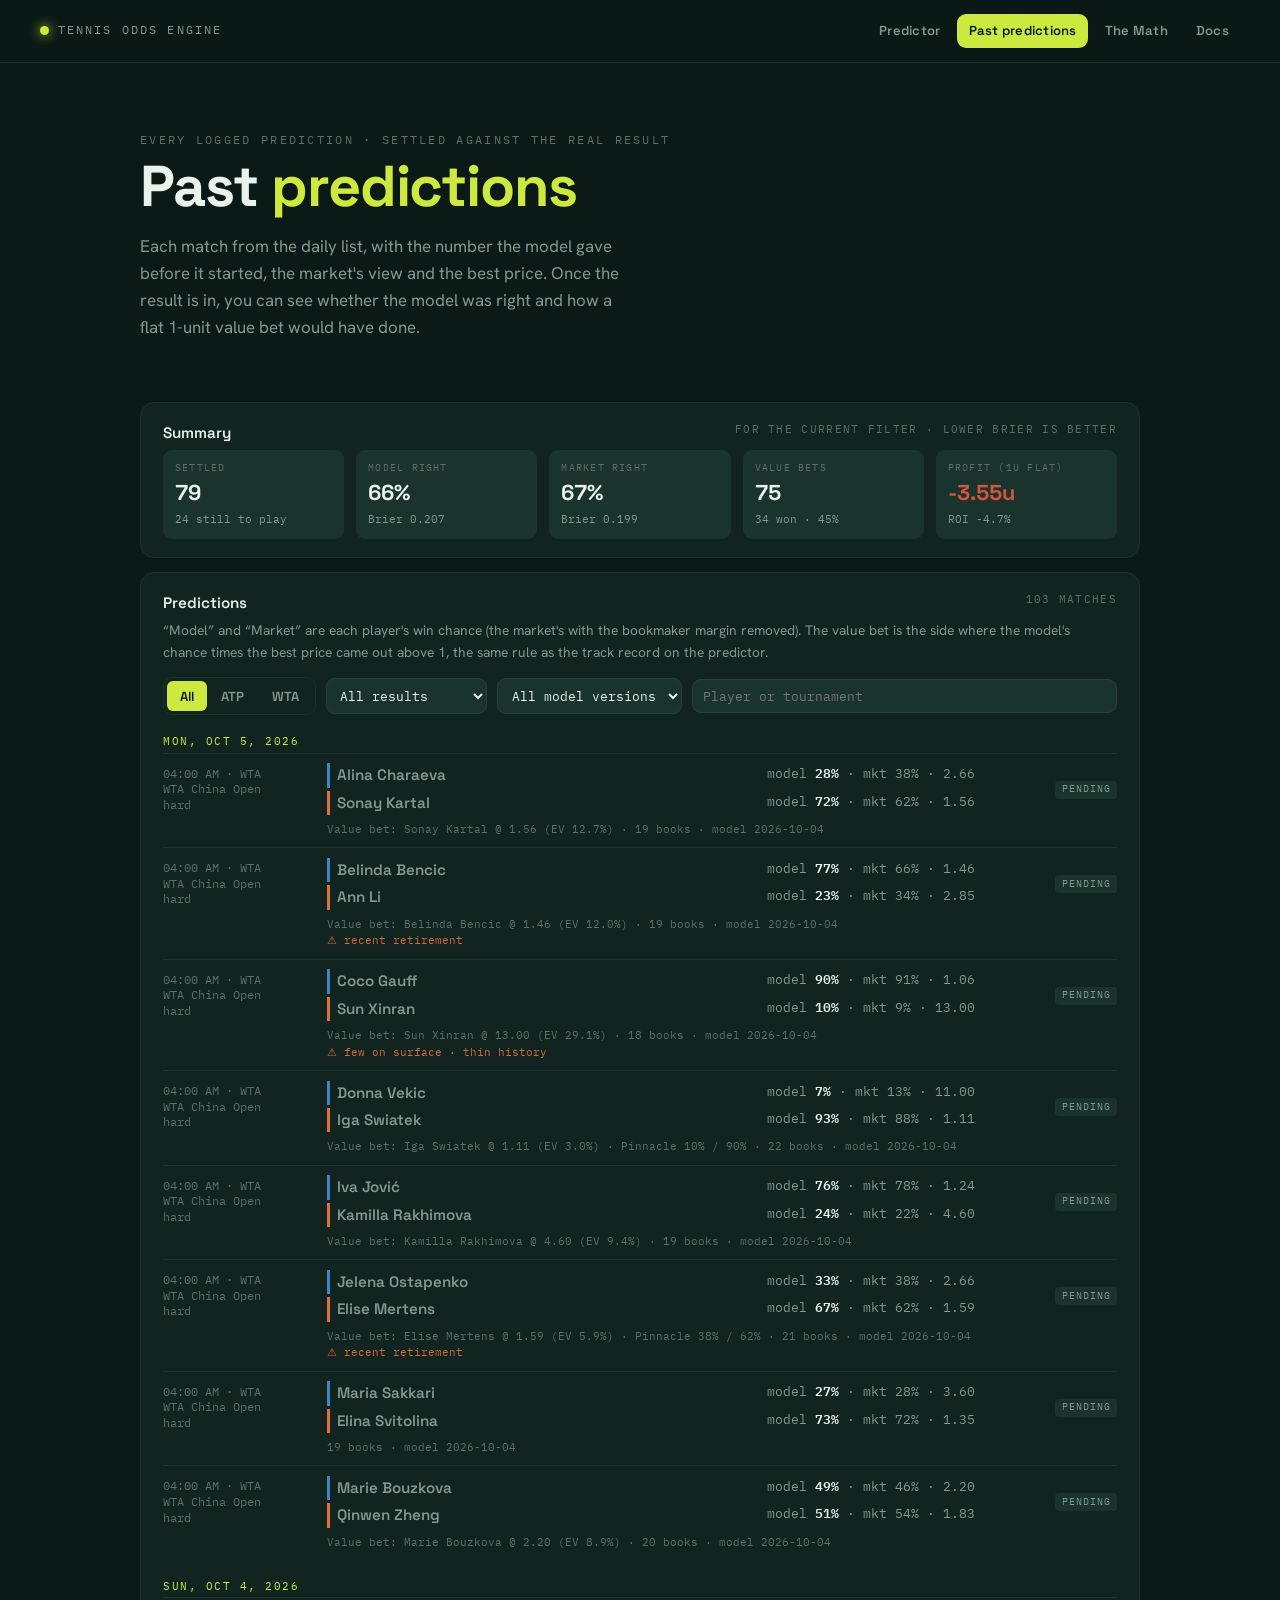
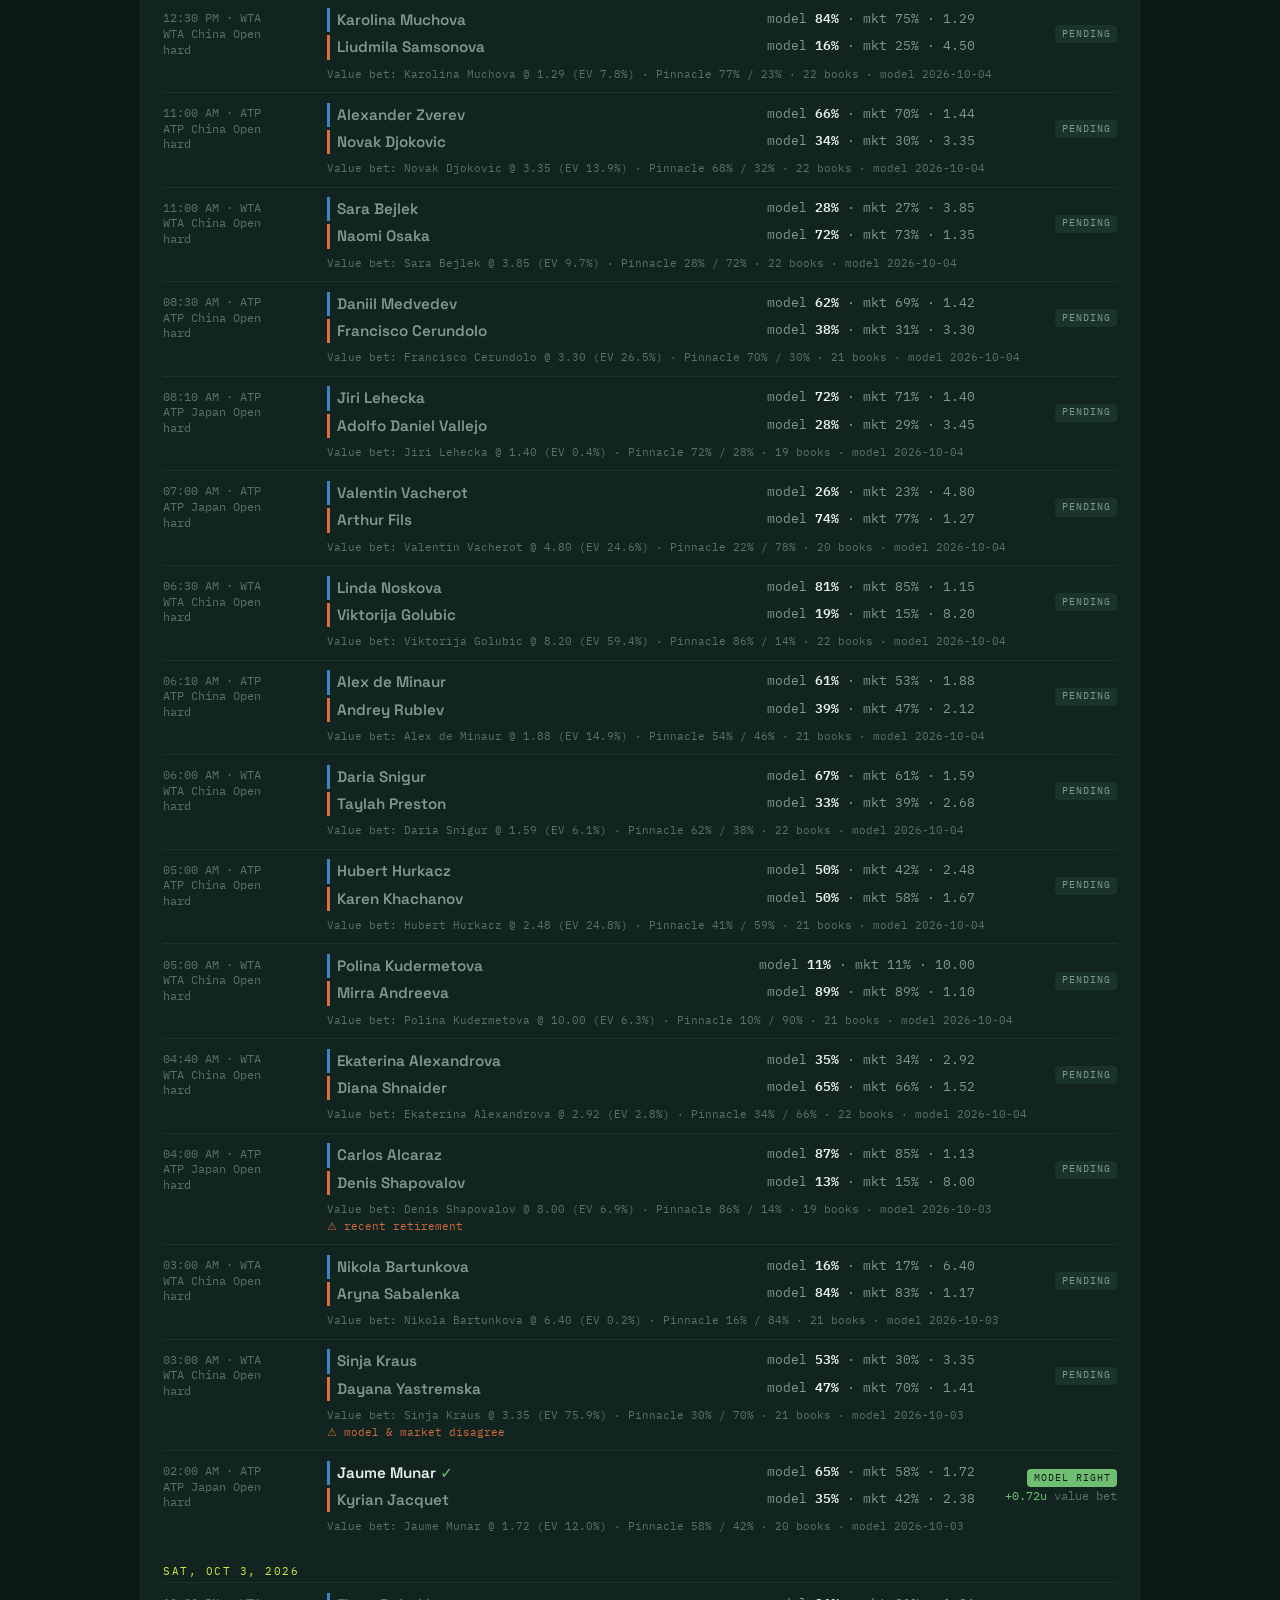
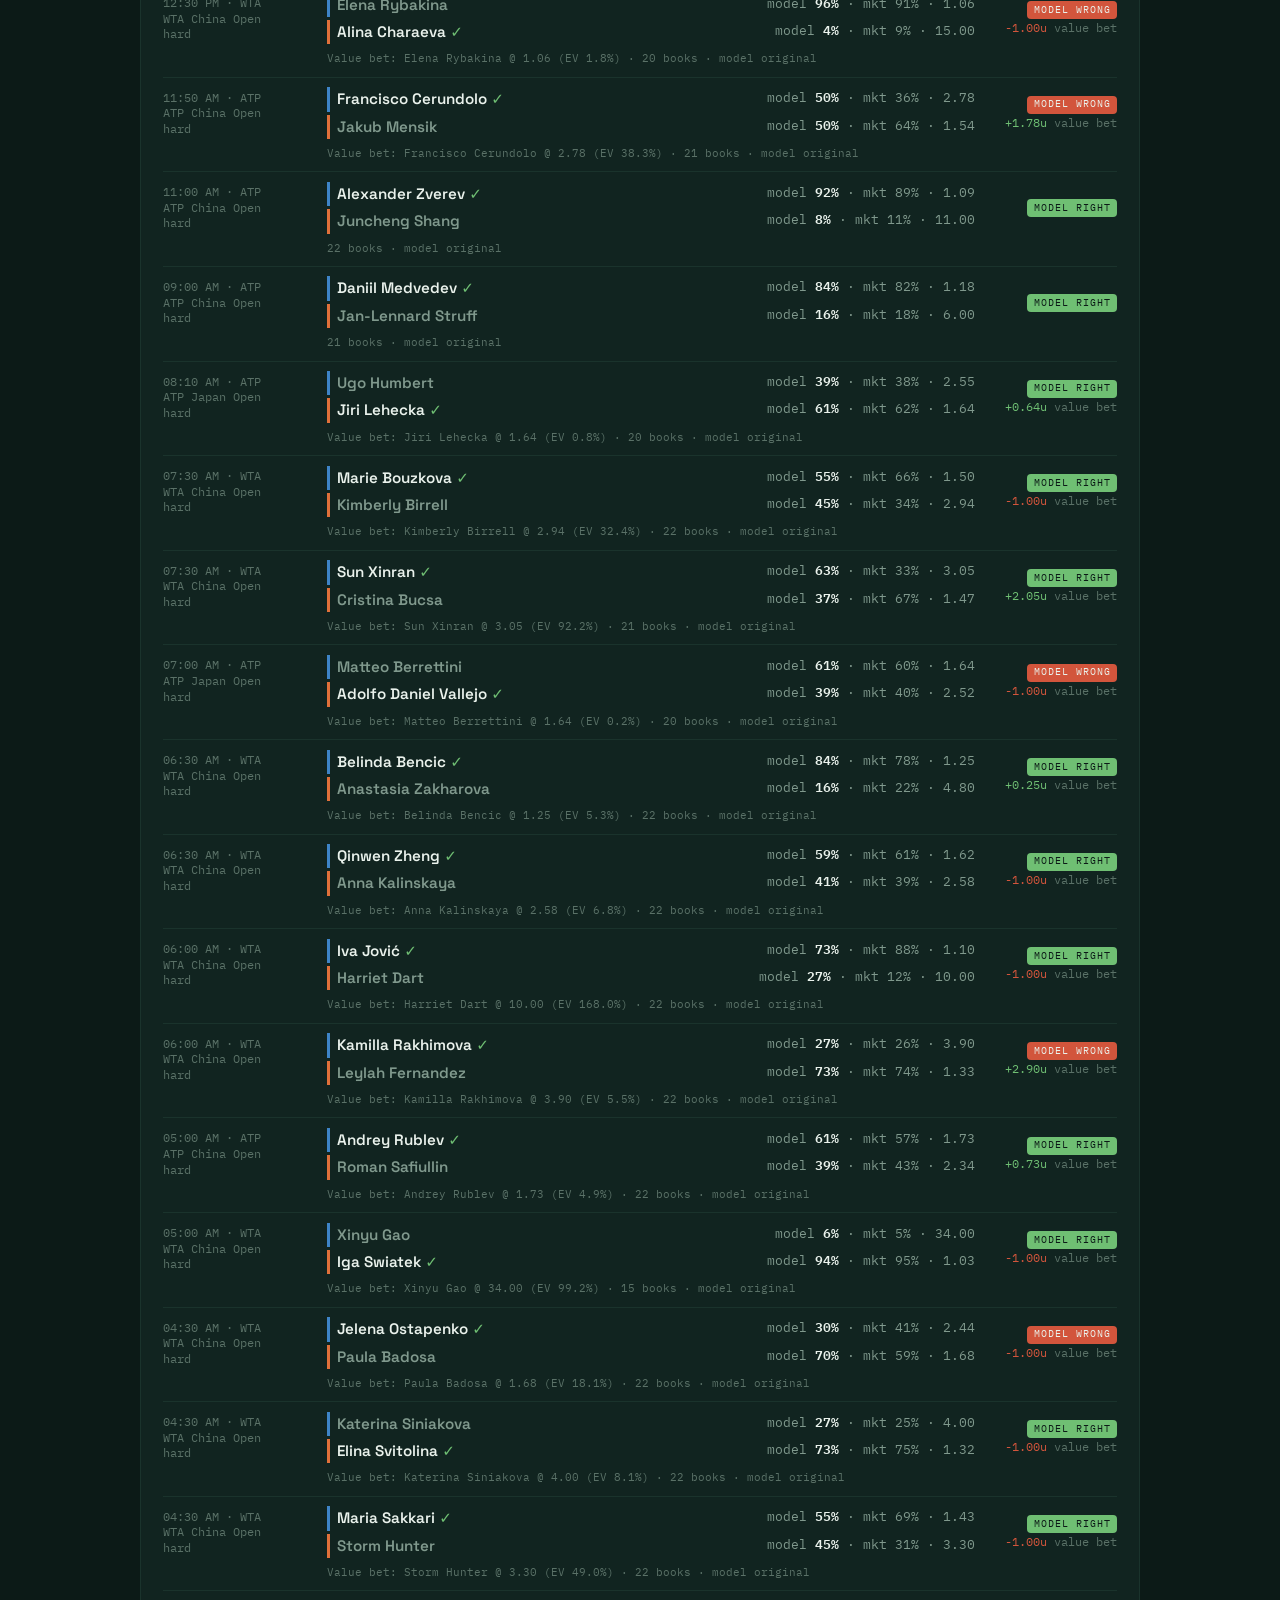
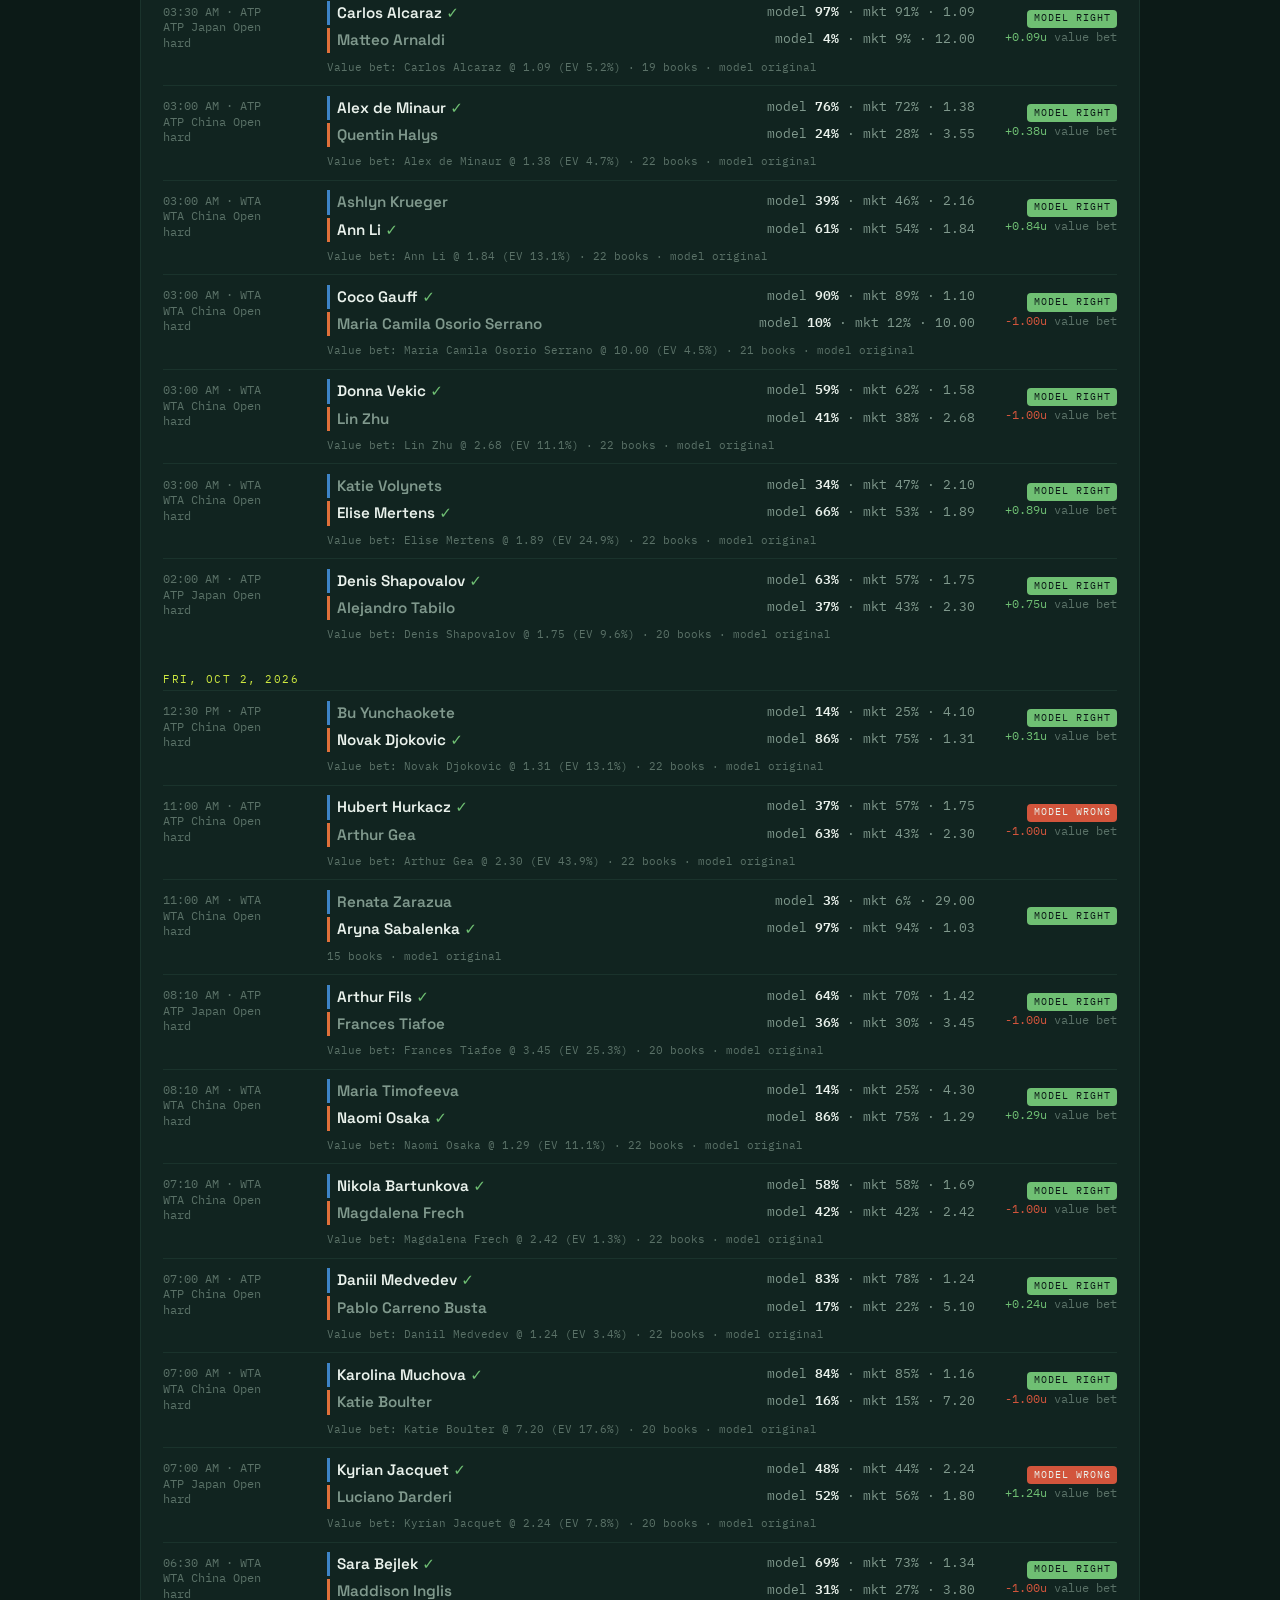
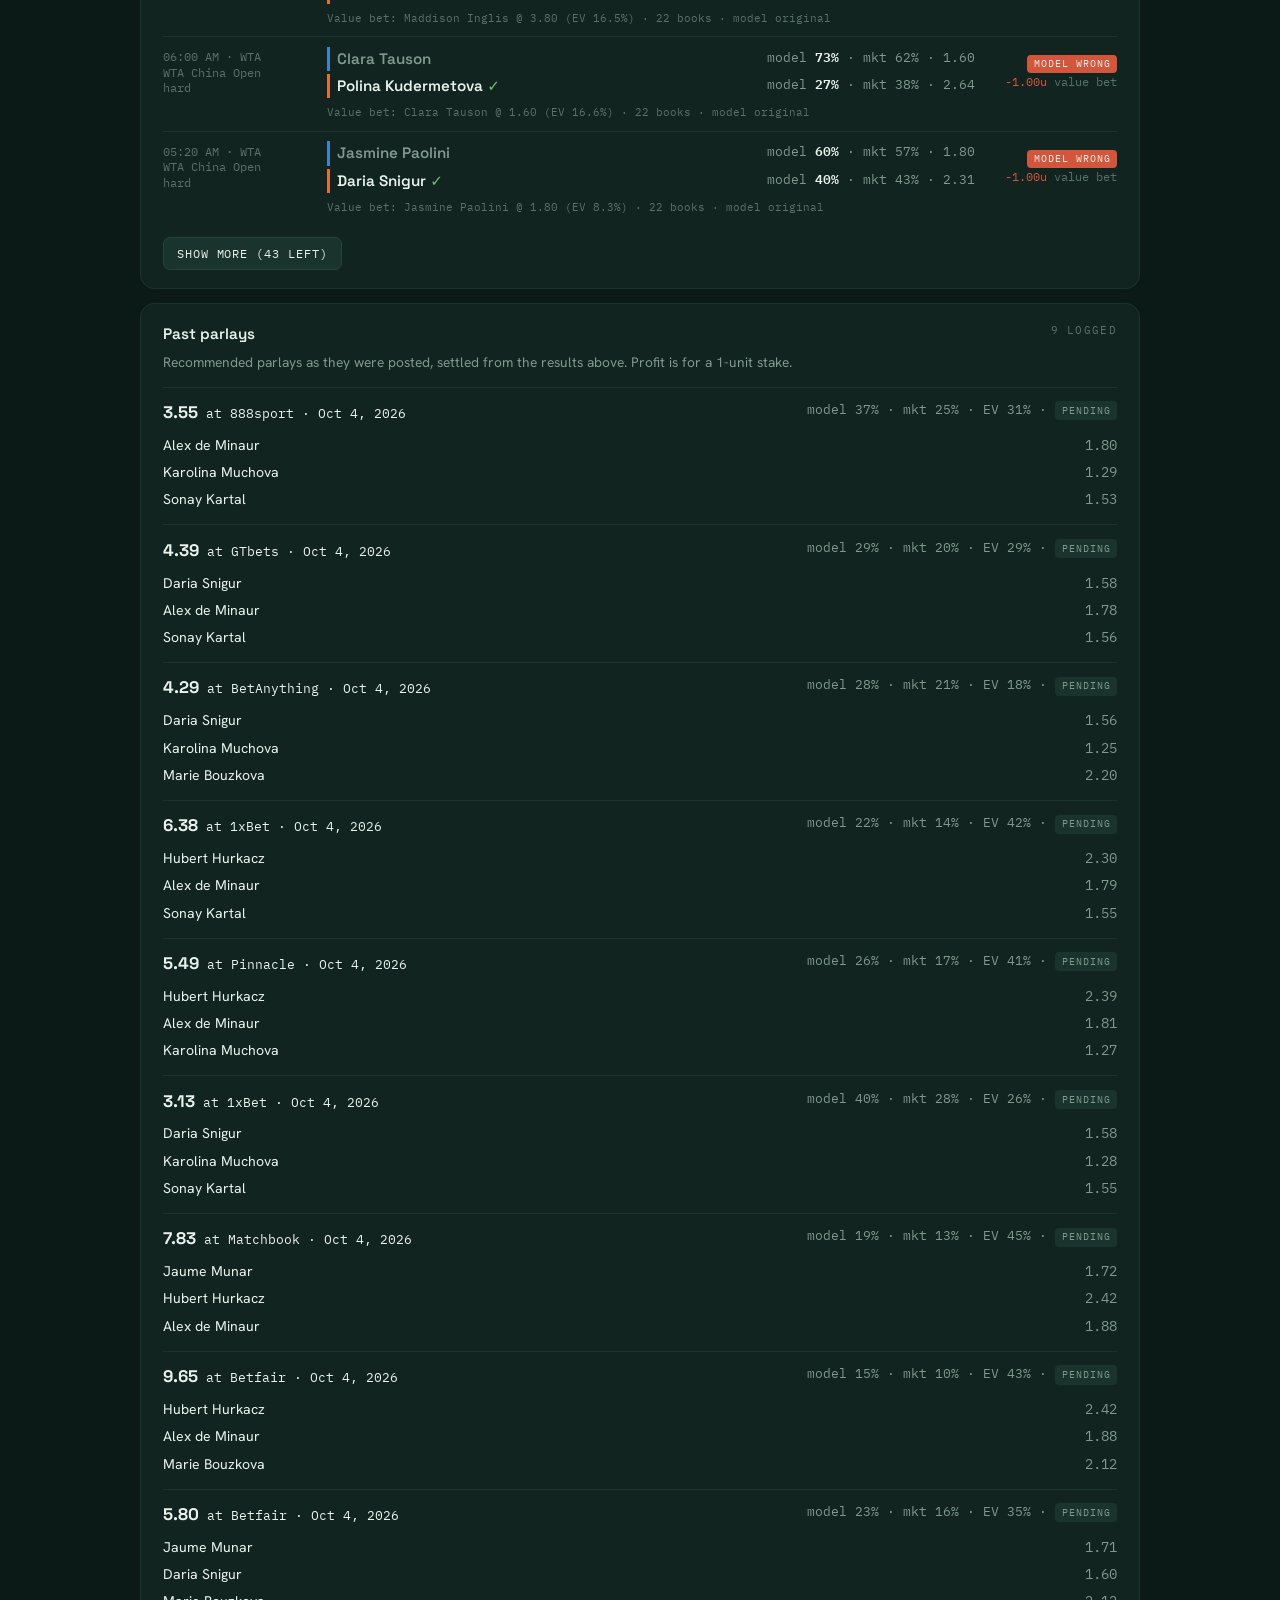
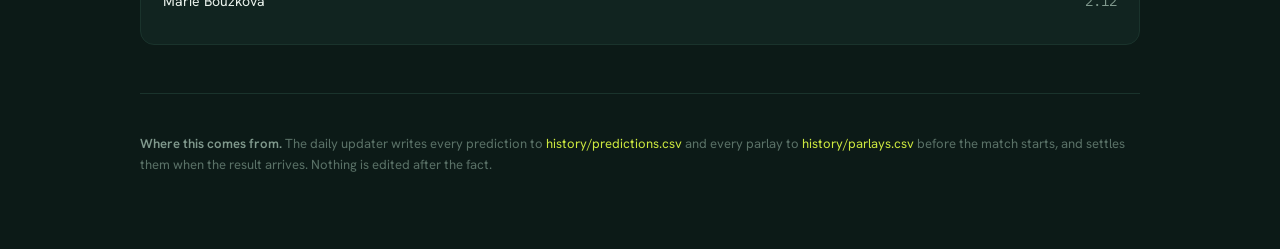
==== history.html @ 5707b3b1 "Add a Past predictions page New history.html reads history/predictions.csv and history/parlays.csv a" ====
<!DOCTYPE html>
<html lang="en">
<head>
<meta charset="UTF-8">
<meta name="viewport" content="width=device-width, initial-scale=1.0">
<title>Tennis Odds Engine — Past predictions</title>
<link rel="preconnect" href="https://fonts.googleapis.com">
<link rel="preconnect" href="https://fonts.gstatic.com" crossorigin>
<link href="https://fonts.googleapis.com/css2?family=Space+Grotesk:wght@500;600;700&family=Hanken+Grotesk:wght@400;500;600;700&family=IBM+Plex+Mono:wght@400;500;600&display=swap" rel="stylesheet">
<link rel="stylesheet" href="styles.css">
<style>
  .box{ margin-top:14px; background:var(--ink-2); border:1px solid var(--ink-3); border-radius:var(--r); padding:18px clamp(14px,2.4vw,22px); }
  .box h3{ font-family:var(--display); font-weight:600; font-size:.95rem; margin:0 0 4px; }
  .box h3 .hint{ font-family:var(--mono); font-weight:400; font-size:.68rem; color:var(--faint); text-transform:uppercase; letter-spacing:.12em; float:right; }
  .box__lede{ color:var(--mute); font-size:.86rem; margin:0 0 14px; }

  .stats{ display:grid; grid-template-columns:repeat(auto-fit,minmax(150px,1fr)); gap:12px; }
  .stat{ background:var(--ink-3); border-radius:var(--r-sm); padding:10px 12px; }
  .stat__k{ font-family:var(--mono); font-size:.64rem; letter-spacing:.12em; text-transform:uppercase; color:var(--faint); }
  .stat__v{ font-family:var(--display); font-weight:700; font-size:1.35rem; font-variant-numeric:tabular-nums; }
  .stat__s{ font-family:var(--mono); font-size:.7rem; color:var(--mute); }

  .filters{ display:flex; flex-wrap:wrap; gap:10px; align-items:center; }
  .filters select, .filters input{ font-family:var(--mono); font-size:.8rem; color:var(--chalk); background:var(--ink-3);
    border:1px solid var(--ink-4); border-radius:var(--r-sm); padding:.45rem .6rem; }
  .filters input{ flex:1 1 160px; min-width:0; }

  .day{ font-family:var(--mono); font-size:.68rem; letter-spacing:.14em; text-transform:uppercase; color:var(--ball); margin:18px 0 2px; }
  .row{ display:grid; grid-template-columns:150px minmax(0,1fr) 128px; gap:6px 14px; align-items:center; padding:.6rem 0; border-top:1px solid var(--ink-3); }
  .row__when{ font-family:var(--mono); font-size:.72rem; color:var(--faint); line-height:1.35; }
  .row__who{ display:flex; flex-direction:column; gap:3px; min-width:0; }
  .p{ display:flex; justify-content:space-between; gap:10px; font-family:var(--mono); font-size:.84rem; font-variant-numeric:tabular-nums; }
  .p .n{ font-family:var(--display); font-weight:600; font-size:.95rem; overflow:hidden; text-overflow:ellipsis; white-space:nowrap; color:var(--mute); }
  .p--won .n{ color:var(--chalk); } .p--won .n::after{ content:" ✓"; color:var(--pos); }
  .p--a .n{ border-left:3px solid var(--A); padding-left:.45rem; } .p--b .n{ border-left:3px solid var(--B); padding-left:.45rem; }
  .p .nums{ color:var(--mute); white-space:nowrap; }
  .p .nums b{ color:var(--chalk); font-weight:600; }
  .row__res{ font-family:var(--mono); font-size:.74rem; text-align:right; line-height:1.5; }
  .row__extra{ grid-column:2 / -1; font-family:var(--mono); font-size:.7rem; line-height:1.5; color:var(--faint); }
  .row__extra .w{ color:var(--clay); }
  .tagx{ display:inline-block; font-family:var(--mono); font-size:.62rem; letter-spacing:.1em; text-transform:uppercase; padding:.1rem .4rem; border-radius:4px; }
  .tagx--right{ background:var(--pos); color:var(--ink); }
  .tagx--wrong{ background:var(--neg); color:var(--chalk); }
  .tagx--pend{ background:var(--ink-3); color:var(--mute); }
  .tagx--void{ background:var(--ink-3); color:var(--faint); }
  .pl-pos{ color:var(--pos); } .pl-neg{ color:var(--neg); }
  .empty{ font-family:var(--mono); font-size:.82rem; color:var(--faint); padding:.6rem 0; }
  .more{ margin-top:12px; font-family:var(--mono); font-size:.74rem; letter-spacing:.08em; text-transform:uppercase; cursor:pointer;
    color:var(--chalk); background:var(--ink-3); border:1px solid var(--ink-4); border-radius:7px; padding:.5rem .8rem; }
  .more:hover{ background:var(--ball); color:var(--ink); }

  .parlay{ padding:.7rem 0; border-top:1px solid var(--ink-3); }
  .parlay__head{ display:flex; flex-wrap:wrap; justify-content:space-between; gap:6px 14px; font-family:var(--mono); font-size:.84rem; }
  .parlay__odds{ font-family:var(--display); font-weight:700; font-size:1.05rem; }
  .parlay__nums{ color:var(--mute); }
  .parlay__legs{ margin:.35rem 0 0; padding:0; list-style:none; font-size:.88rem; }
  .parlay__legs li{ display:flex; justify-content:space-between; gap:10px; padding:.15rem 0; }
  .parlay__legs .px{ font-family:var(--mono); color:var(--mute); white-space:nowrap; }

  @media (max-width:760px){
    .row{ grid-template-columns:minmax(0,1fr) auto; }
    .row__when{ grid-column:1 / -1; }
    .row__extra{ grid-column:1 / -1; }
    .p{ flex-direction:column; gap:0; }
    .row__who{ gap:8px; }
    .box h3 .hint{ float:none; display:block; margin-top:4px; }
    .stats{ grid-template-columns:1fr 1fr; }
  }
</style>
</head>
<body>

<nav class="nav">
  <div class="nav__brand"><span class="nav__dot"></span>tennis odds engine</div>
  <div class="nav__links">
    <a href="index.html">Predictor</a>
    <a href="history.html" aria-current="page">Past predictions</a>
    <a href="model-math.html">The Math</a>
    <a href="readme.html">Docs</a>
  </div>
</nav>

<main class="wrap">
  <header class="hero">
    <div class="eyebrow">Every logged prediction · settled against the real result</div>
    <h1>Past <span class="accent">predictions</span></h1>
    <p class="hero__lede">Each match from the daily list, with the number the model gave before it started,
      the market's view and the best price. Once the result is in, you can see whether the model was right
      and how a flat 1-unit value bet would have done.</p>
  </header>

  <section class="box">
    <h3>Summary <span class="hint" id="sumHint"></span></h3>
    <div class="stats" id="stats"></div>
  </section>

  <section class="box">
    <h3>Predictions <span class="hint" id="countHint"></span></h3>
    <p class="box__lede">“Model” and “Market” are each player's win chance (the market's with the bookmaker margin
      removed). The value bet is the side where the model's chance times the best price came out above 1,
      the same rule as the track record on the predictor.</p>
    <div class="filters">
      <div class="seg" id="tourSeg">
        <button aria-pressed="true" data-v="">All</button><button aria-pressed="false" data-v="ATP">ATP</button><button aria-pressed="false" data-v="WTA">WTA</button>
      </div>
      <select id="status" aria-label="Status">
        <option value="">All results</option>
        <option value="settled">Settled</option>
        <option value="pending">Pending</option>
        <option value="right">Model right</option>
        <option value="wrong">Model wrong</option>
        <option value="value">Value bets only</option>
      </select>
      <select id="version" aria-label="Model version"><option value="">All model versions</option></select>
      <input id="q" type="search" placeholder="Player or tournament" aria-label="Search player or tournament">
    </div>
    <div id="list"></div>
    <button class="more" id="more" hidden>Show more</button>
  </section>

  <section class="box">
    <h3>Past parlays <span class="hint" id="parlayHint"></span></h3>
    <p class="box__lede">Recommended parlays as they were posted, settled from the results above. Profit is for a 1-unit stake.</p>
    <div id="parlays"></div>
  </section>

  <footer class="foot">
    <p><strong>Where this comes from.</strong> The daily updater writes every prediction to
      <a href="history/predictions.csv">history/predictions.csv</a> and every parlay to
      <a href="history/parlays.csv">history/parlays.csv</a> before the match starts, and settles them when the
      result arrives. Nothing is edited after the fact.</p>
  </footer>
</main>

<script>
const FLAG_TEXT = { thin: "thin history", layoff: "layoff", surface_few: "few on surface",
  specialist: "surface specialist", retired: "recent retirement", disagree: "model & market disagree" };
const pct = p => (p * 100).toFixed(0) + "%";
const esc = s => String(s ?? "").replace(/[&<>"']/g, c => ({ "&": "&amp;", "<": "&lt;", ">": "&gt;", '"': "&quot;", "'": "&#39;" }[c]));
const units = u => (u > 0 ? "+" : "") + u.toFixed(2) + "u";
const plClass = u => u > 0 ? "pl-pos" : u < 0 ? "pl-neg" : "";

function parseCSV(text){
  const rows = []; let row = [], cell = "", q = false;
  for (let i = 0; i < text.length; i++){
    const c = text[i];
    if (q){
      if (c === '"'){ if (text[i + 1] === '"'){ cell += '"'; i++; } else q = false; }
      else cell += c;
    } else if (c === '"') q = true;
    else if (c === ","){ row.push(cell); cell = ""; }
    else if (c === "\n" || c === "\r"){
      if (c === "\r" && text[i + 1] === "\n") i++;
      row.push(cell); rows.push(row); row = []; cell = "";
    } else cell += c;
  }
  if (cell || row.length){ row.push(cell); rows.push(row); }
  const head = rows.shift() || [];
  return rows.filter(r => r.length > 1).map(r => Object.fromEntries(head.map((h, i) => [h, r[i] ?? ""])));
}

async function load(path){
  const r = await fetch(path + "?v=" + Date.now(), { cache: "no-store" });
  if (!r.ok) throw new Error(path + ": " + r.status);
  return parseCSV(await r.text());
}

/* one prediction → everything the page shows about it */
function enrich(h){
  const pa = +h.model_a, ma = +h.market_a, oa = +h.odds_a, ob = +h.odds_b;
  const settled = h.result === "a" || h.result === "b";
  const evA = pa * oa - 1, evB = (1 - pa) * ob - 1;
  const bet = oa > 1 && ob > 1 && Math.max(evA, evB) > 0
    ? (evA >= evB ? { side: "a", odds: oa, ev: evA } : { side: "b", odds: ob, ev: evB }) : null;
  let pl = null;
  if (bet && settled) pl = bet.side === h.result ? bet.odds - 1 : -1;
  return { ...h, pa, ma, oa, ob, settled, bet, pl,
    pin: h.pinnacle_a ? +h.pinnacle_a : null,
    version: h.model_version || "original",
    flags: h.flags ? h.flags.split(";").filter(Boolean) : [],
    modelRight: settled ? (pa > 0.5) === (h.result === "a") : null,
    marketRight: settled ? (ma > 0.5) === (h.result === "a") : null,
    when: new Date(h.start) };
}

let ALL = [], shown = 60;
const state = { tour: "", status: "", version: "", q: "" };

function filtered(){
  const q = state.q.trim().toLowerCase();
  return ALL.filter(h => {
    if (state.tour && h.tour !== state.tour) return false;
    if (state.version && h.version !== state.version) return false;
    if (state.status === "settled" && !h.settled) return false;
    if (state.status === "pending" && (h.settled || h.result === "void")) return false;
    if (state.status === "right" && h.modelRight !== true) return false;
    if (state.status === "wrong" && h.modelRight !== false) return false;
    if (state.status === "value" && !h.bet) return false;
    if (q && !(h.player_a + " " + h.player_b + " " + h.tournament).toLowerCase().includes(q)) return false;
    return true;
  });
}

function renderStats(rows){
  const s = rows.filter(h => h.settled), n = s.length;
  const pending = rows.filter(h => !h.settled && h.result !== "void").length;
  const bets = s.filter(h => h.bet), profit = bets.reduce((t, h) => t + h.pl, 0);
  const wins = bets.filter(h => h.pl > 0).length;
  const brier = (k) => n ? s.reduce((t, h) => t + (h[k] - (h.result === "a" ? 1 : 0)) ** 2, 0) / n : null;
  const card = (k, v, sub) => `<div class="stat"><div class="stat__k">${k}</div><div class="stat__v">${v}</div><div class="stat__s">${sub}</div></div>`;
  document.getElementById("stats").innerHTML = [
    card("Settled", n, `${pending} still to play`),
    card("Model right", n ? pct(s.filter(h => h.modelRight).length / n) : "—", n ? `Brier ${brier("pa").toFixed(3)}` : "no results yet"),
    card("Market right", n ? pct(s.filter(h => h.marketRight).length / n) : "—", n ? `Brier ${brier("ma").toFixed(3)}` : "no results yet"),
    card("Value bets", bets.length, bets.length ? `${wins} won · ${pct(wins / bets.length)}` : "none settled"),
    card("Profit (1u flat)", bets.length ? `<span class="${plClass(profit)}">${units(profit)}</span>` : "—",
      bets.length ? `ROI ${(profit / bets.length * 100).toFixed(1)}%` : "on value bets"),
  ].join("");
  document.getElementById("sumHint").textContent = "for the current filter · lower Brier is better";
}

function resultCell(h){
  if (h.result === "void") return `<span class="tagx tagx--void">void</span>`;
  if (!h.settled) return `<span class="tagx tagx--pend">pending</span>`;
  const tag = h.modelRight ? `<span class="tagx tagx--right">model right</span>` : `<span class="tagx tagx--wrong">model wrong</span>`;
  const pl = h.pl == null ? "" : `<br><span class="${plClass(h.pl)}">${units(h.pl)}</span> <span style="color:var(--faint)">value bet</span>`;
  return tag + pl;
}

function playerLine(h, side){
  const name = side === "a" ? h.player_a : h.player_b;
  const m = side === "a" ? h.pa : 1 - h.pa, k = side === "a" ? h.ma : 1 - h.ma, o = side === "a" ? h.oa : h.ob;
  const won = h.settled && h.result === side;
  return `<div class="p p--${side}${won ? " p--won" : ""}"><span class="n">${esc(name)}</span>
    <span class="nums">model <b>${pct(m)}</b> · mkt ${pct(k)} · ${o > 1 ? o.toFixed(2) : "—"}</span></div>`;
}

function renderList(){
  const rows = filtered();
  renderStats(rows);
  document.getElementById("countHint").textContent = `${rows.length} match${rows.length === 1 ? "" : "es"}`;
  const list = document.getElementById("list");
  if (!rows.length){ list.innerHTML = `<div class="empty">No predictions match this filter.</div>`; document.getElementById("more").hidden = true; return; }
  let html = "", day = "";
  for (const h of rows.slice(0, shown)){
    const d = h.when.toLocaleDateString(undefined, { weekday: "short", day: "numeric", month: "short", year: "numeric" });
    if (d !== day){ html += `<div class="day">${d}</div>`; day = d; }
    const t = h.when.toLocaleTimeString(undefined, { hour: "2-digit", minute: "2-digit" });
    const extra = [];
    if (h.bet) extra.push(`Value bet: ${esc(h.bet.side === "a" ? h.player_a : h.player_b)} @ ${h.bet.odds.toFixed(2)} (EV ${(h.bet.ev * 100).toFixed(1)}%)`);
    if (h.pin != null) extra.push(`Pinnacle ${pct(h.pin)} / ${pct(1 - h.pin)}`);
    if (h.books) extra.push(`${h.books} books`);
    extra.push(`model ${esc(h.version)}`);
    const warn = h.flags.length ? `<br><span class="w">⚠ ${h.flags.map(f => esc(FLAG_TEXT[f] || f)).join(" · ")}</span>` : "";
    html += `<div class="row">
      <div class="row__when">${t} · ${esc(h.tour)}<br>${esc(h.tournament)}<br>${esc(h.surface)}${h.best_of === "5" ? " · best of 5" : ""}</div>
      <div class="row__who">${playerLine(h, "a")}${playerLine(h, "b")}</div>
      <div class="row__res">${resultCell(h)}</div>
      <div class="row__extra">${extra.join(" · ")}${warn}</div>
    </div>`;
  }
  list.innerHTML = html;
  const more = document.getElementById("more");
  more.hidden = rows.length <= shown;
  more.textContent = `Show more (${rows.length - shown} left)`;
}

function renderParlays(rows){
  const box = document.getElementById("parlays");
  if (!rows.length){ box.innerHTML = `<div class="empty">No parlays logged yet.</div>`; return; }
  rows.sort((a, b) => b.created.localeCompare(a.created));
  const done = rows.filter(r => r.result === "won" || r.result === "lost");
  const profit = done.reduce((t, r) => t + (r.payout !== "" ? +r.payout - 1 : (r.result === "won" ? +r.odds - 1 : -1)), 0);
  document.getElementById("parlayHint").textContent = done.length
    ? `${done.filter(r => r.result === "won").length}/${done.length} won · ${units(profit)}` : `${rows.length} logged`;
  box.innerHTML = rows.map(r => {
    let legs = [];
    try { legs = JSON.parse(r.legs); } catch (e) { /* keep empty */ }
    const res = r.result === "won" ? `<span class="tagx tagx--right">won</span>`
      : r.result === "lost" ? `<span class="tagx tagx--wrong">lost</span>`
      : r.result === "void" ? `<span class="tagx tagx--void">void</span>` : `<span class="tagx tagx--pend">pending</span>`;
    const pl = r.payout !== "" && r.result ? ` <span class="${plClass(+r.payout - 1)}">${units(+r.payout - 1)}</span>` : "";
    const when = new Date(r.created).toLocaleDateString(undefined, { day: "numeric", month: "short", year: "numeric" });
    return `<div class="parlay">
      <div class="parlay__head"><span><span class="parlay__odds">${(+r.odds).toFixed(2)}</span> at ${esc(r.book)} · ${when}</span>
        <span class="parlay__nums">model ${pct(+r.model)} · mkt ${pct(+r.market)} · EV ${(+r.ev * 100).toFixed(0)}% · ${res}${pl}</span></div>
      <ul class="parlay__legs">${legs.map(l => `<li><span>${esc(l.name)}</span><span class="px">${(+l.odds).toFixed(2)}</span></li>`).join("")}</ul>
    </div>`;
  }).join("");
}

function wire(){
  document.querySelectorAll("#tourSeg button").forEach(b => b.addEventListener("click", () => {
    document.querySelectorAll("#tourSeg button").forEach(x => x.setAttribute("aria-pressed", x === b));
    state.tour = b.dataset.v; shown = 60; renderList();
  }));
  for (const id of ["status", "version"])
    document.getElementById(id).addEventListener("change", e => { state[id] = e.target.value; shown = 60; renderList(); });
  document.getElementById("q").addEventListener("input", e => { state.q = e.target.value; shown = 60; renderList(); });
  document.getElementById("more").addEventListener("click", () => { shown += 60; renderList(); });
}

(async () => {
  wire();
  try {
    ALL = (await load("history/predictions.csv")).map(enrich).filter(h => !isNaN(h.pa))
      .sort((a, b) => b.when - a.when || a.player_a.localeCompare(b.player_a));
    const versions = [...new Set(ALL.map(h => h.version))].sort().reverse();
    document.getElementById("version").innerHTML = `<option value="">All model versions</option>`
      + versions.map(v => `<option value="${esc(v)}">${esc(v)}</option>`).join("");
    renderList();
  } catch (e) {
    document.getElementById("list").innerHTML = `<div class="empty">Couldn't load the prediction log (${esc(e.message)}).</div>`;
  }
  try { renderParlays(await load("history/parlays.csv")); }
  catch (e) { document.getElementById("parlays").innerHTML = `<div class="empty">Couldn't load the parlay log.</div>`; }
})();
</script>
</body>
</html>
---- styles.css ----
/* =========================================================================
   Tennis Odds Engine — shared design tokens + components
   Direction: "night-match odds board". Surface colors as a system,
   optic-ball yellow as the live highlight, net-split bar as signature.
   ========================================================================= */

:root{
  --ink:    #0C1A17;   /* night court */
  --ink-2:  #112420;   /* panel */
  --ink-3:  #1A332C;   /* raised / hairline */
  --ink-4:  #24443B;   /* hover */
  --chalk:  #EAF2EC;   /* line paint — primary text */
  --mute:   #80998D;   /* secondary text */
  --faint:  #5A7167;   /* tertiary */

  --ball:   #CDE83F;   /* optic yellow — live/active/CTA */
  --A:      #3E84C7;   /* competitor A — court blue */
  --B:      #E0703A;   /* competitor B — clay orange */

  --clay:   #D2693B;
  --grass:  #5BA45E;
  --hard:   #3E84C7;

  --pos:    #6FBF73;   /* +EV */
  --neg:    #D2553C;   /* -EV / risk */

  --r:   14px;
  --r-sm: 9px;
  --maxw: 1080px;

  --display: "Space Grotesk", system-ui, sans-serif;
  --body: "Hanken Grotesk", system-ui, sans-serif;
  --mono: "IBM Plex Mono", ui-monospace, monospace;
}

*{ box-sizing:border-box; }

html{ -webkit-text-size-adjust:100%; }

body{
  margin:0;
  background:
    radial-gradient(1200px 600px at 80% -10%, #14302a 0%, rgba(20,48,42,0) 60%),
    var(--ink);
  color:var(--chalk);
  font-family:var(--body);
  font-size:16px;
  line-height:1.6;
  -webkit-font-smoothing:antialiased;
}

a{ color:var(--ball); text-decoration:none; }
a:hover{ text-decoration:underline; }

/* ---- top nav ---------------------------------------------------------- */
.nav{
  position:sticky; top:0; z-index:50;
  display:flex; align-items:center; justify-content:space-between;
  gap:1rem;
  padding:14px clamp(16px,4vw,40px);
  background:rgba(12,26,23,0.82);
  backdrop-filter:blur(10px);
  border-bottom:1px solid var(--ink-3);
}
.nav__brand{
  font-family:var(--mono);
  font-size:.74rem; letter-spacing:.18em; text-transform:uppercase;
  color:var(--mute);
  display:flex; align-items:center; gap:.55rem;
}
.nav__dot{ width:9px; height:9px; border-radius:50%; background:var(--ball);
  box-shadow:0 0 12px var(--ball); display:inline-block; }
.nav__links{ display:flex; gap:.35rem; }
.nav__links a{
  font-family:var(--display); font-weight:600;
  font-size:.82rem; letter-spacing:.02em;
  color:var(--mute);
  padding:.4rem .7rem; border-radius:var(--r-sm);
}
.nav__links a:hover{ color:var(--chalk); background:var(--ink-2); text-decoration:none; }
.nav__links a[aria-current="page"]{ color:var(--ink); background:var(--ball); }
@media (max-width:560px){
  .nav{ flex-wrap:wrap; gap:.5rem; padding-top:10px; padding-bottom:10px; }
  .nav__links{ flex-wrap:wrap; gap:.2rem; }
  .nav__links a{ padding:.35rem .55rem; }
}

/* ---- shared layout shells -------------------------------------------- */
.wrap{ max-width:var(--maxw); margin:0 auto; padding:0 clamp(16px,4vw,40px); }

.eyebrow{
  font-family:var(--mono); font-size:.72rem; letter-spacing:.2em;
  text-transform:uppercase; color:var(--faint);
}

.hero{ padding:clamp(36px,6vw,68px) 0 clamp(20px,3vw,30px); }
.hero h1{
  font-family:var(--display); font-weight:700;
  font-size:clamp(2.1rem,6vw,3.6rem); line-height:1.02;
  letter-spacing:-0.02em; margin:.5rem 0 .6rem;
}
.hero h1 .accent{ color:var(--ball); }
.hero__lede{ color:var(--mute); max-width:54ch; font-size:1.06rem; }

/* ---- buttons / segmented controls ------------------------------------ */
.seg{ display:inline-flex; background:var(--ink-2); border:1px solid var(--ink-3);
  border-radius:var(--r-sm); padding:3px; gap:2px; }
.seg button{
  font-family:var(--display); font-weight:600; font-size:.82rem;
  color:var(--mute); background:transparent; border:0; cursor:pointer;
  padding:.42rem .8rem; border-radius:6px; transition:background .15s,color .15s;
}
.seg button:hover{ color:var(--chalk); }
.seg button[aria-pressed="true"]{ background:var(--ball); color:var(--ink); }
.seg button .sdot{ width:7px; height:7px; border-radius:50%; display:inline-block;
  margin-right:.4rem; vertical-align:middle; }

/* utility chip */
.chip{ font-family:var(--mono); font-size:.72rem; color:var(--mute);
  border:1px solid var(--ink-3); border-radius:999px; padding:.2rem .6rem; }

/* ---- footer ----------------------------------------------------------- */
.foot{ border-top:1px solid var(--ink-3); margin-top:48px;
  padding:26px 0 60px; color:var(--faint); font-size:.82rem; }
.foot strong{ color:var(--mute); font-weight:600; }

/* reduced motion */
@media (prefers-reduced-motion: reduce){
  *{ transition:none !important; animation:none !important; }
}

/* focus visibility */
:focus-visible{ outline:2px solid var(--ball); outline-offset:2px; border-radius:4px; }
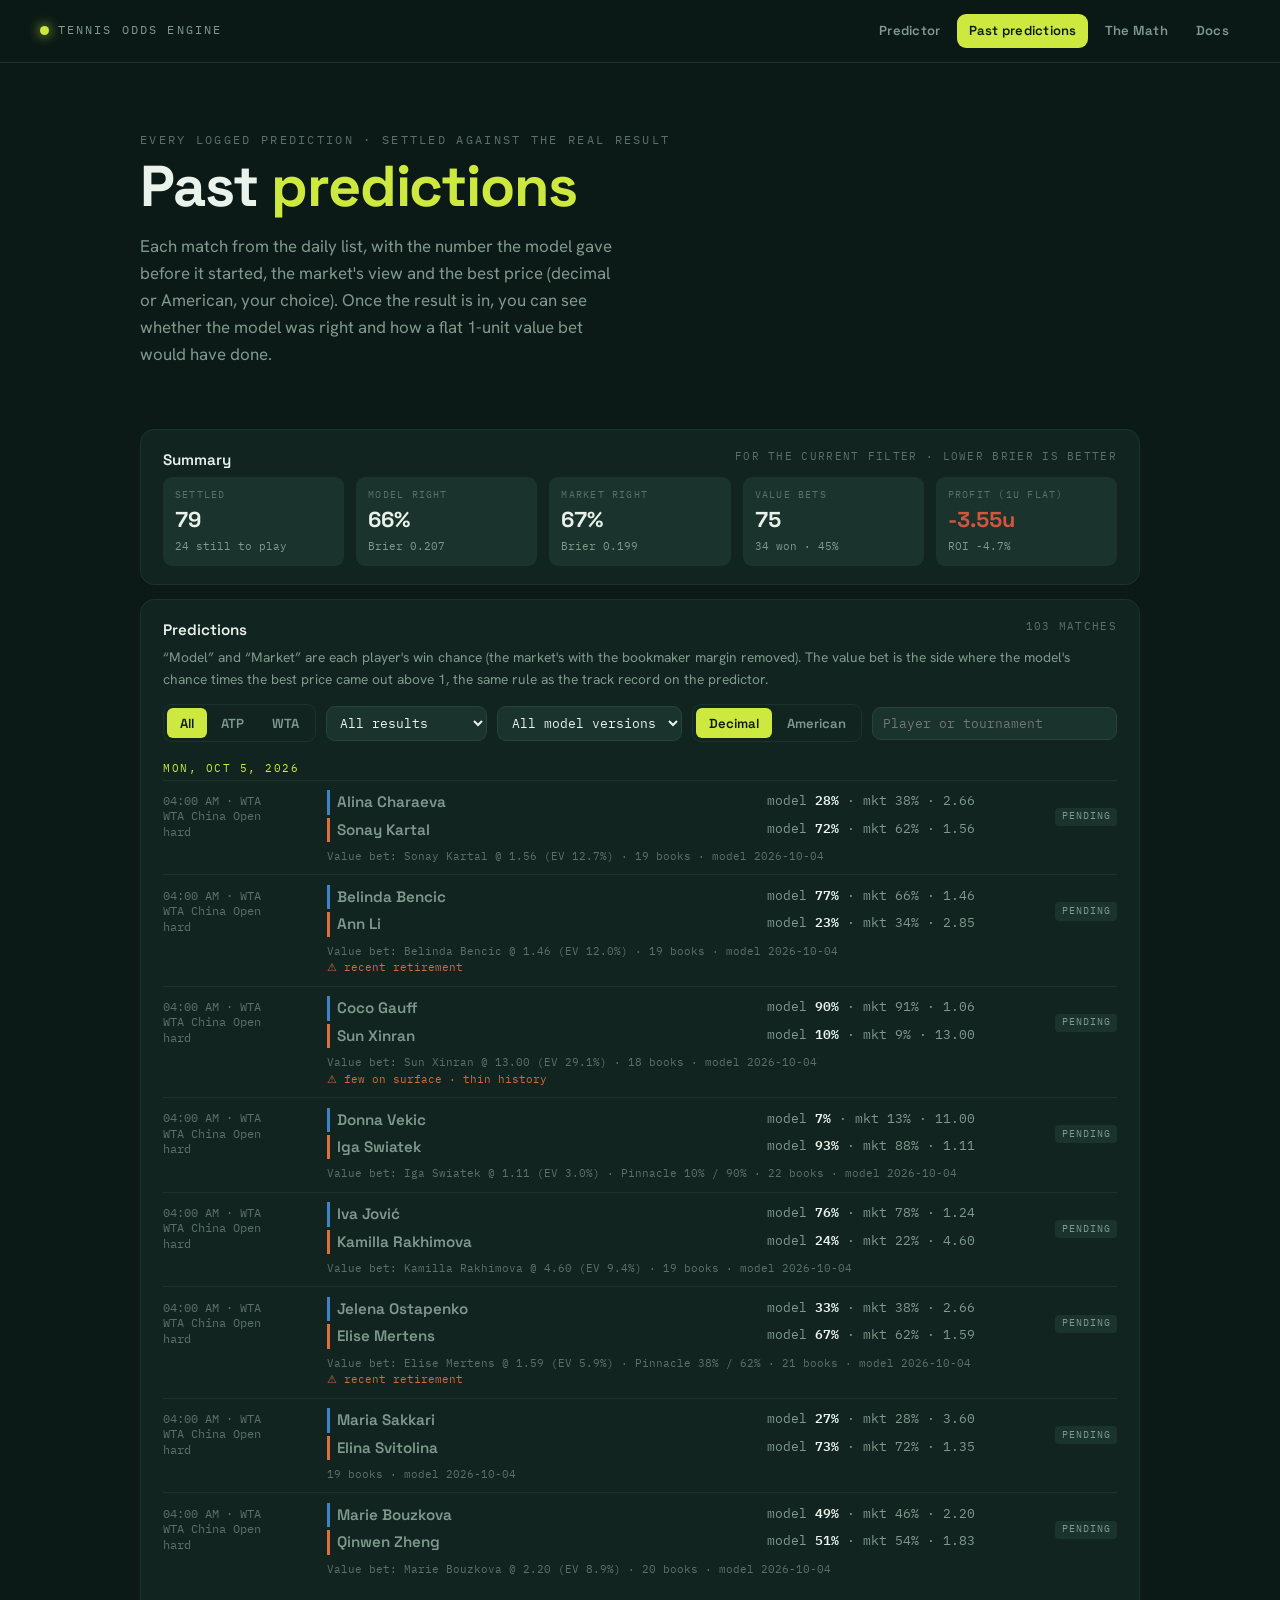
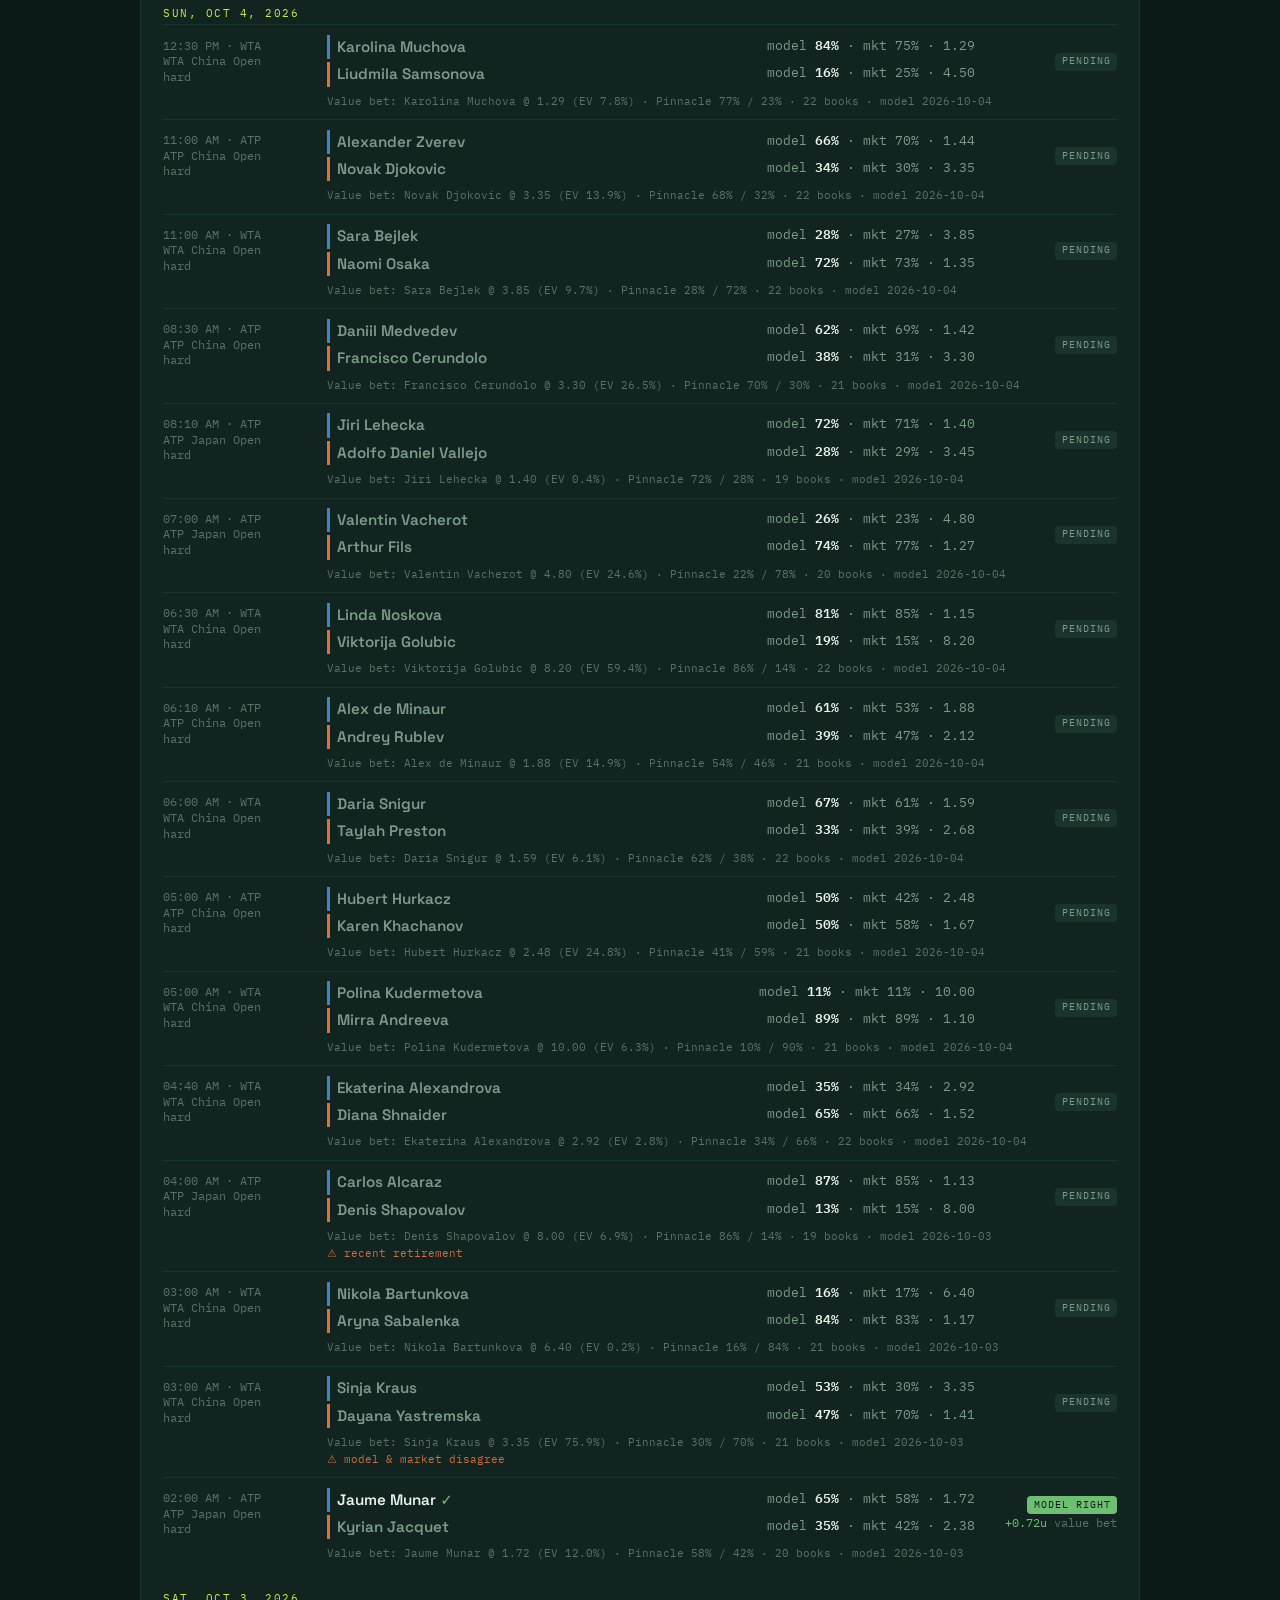
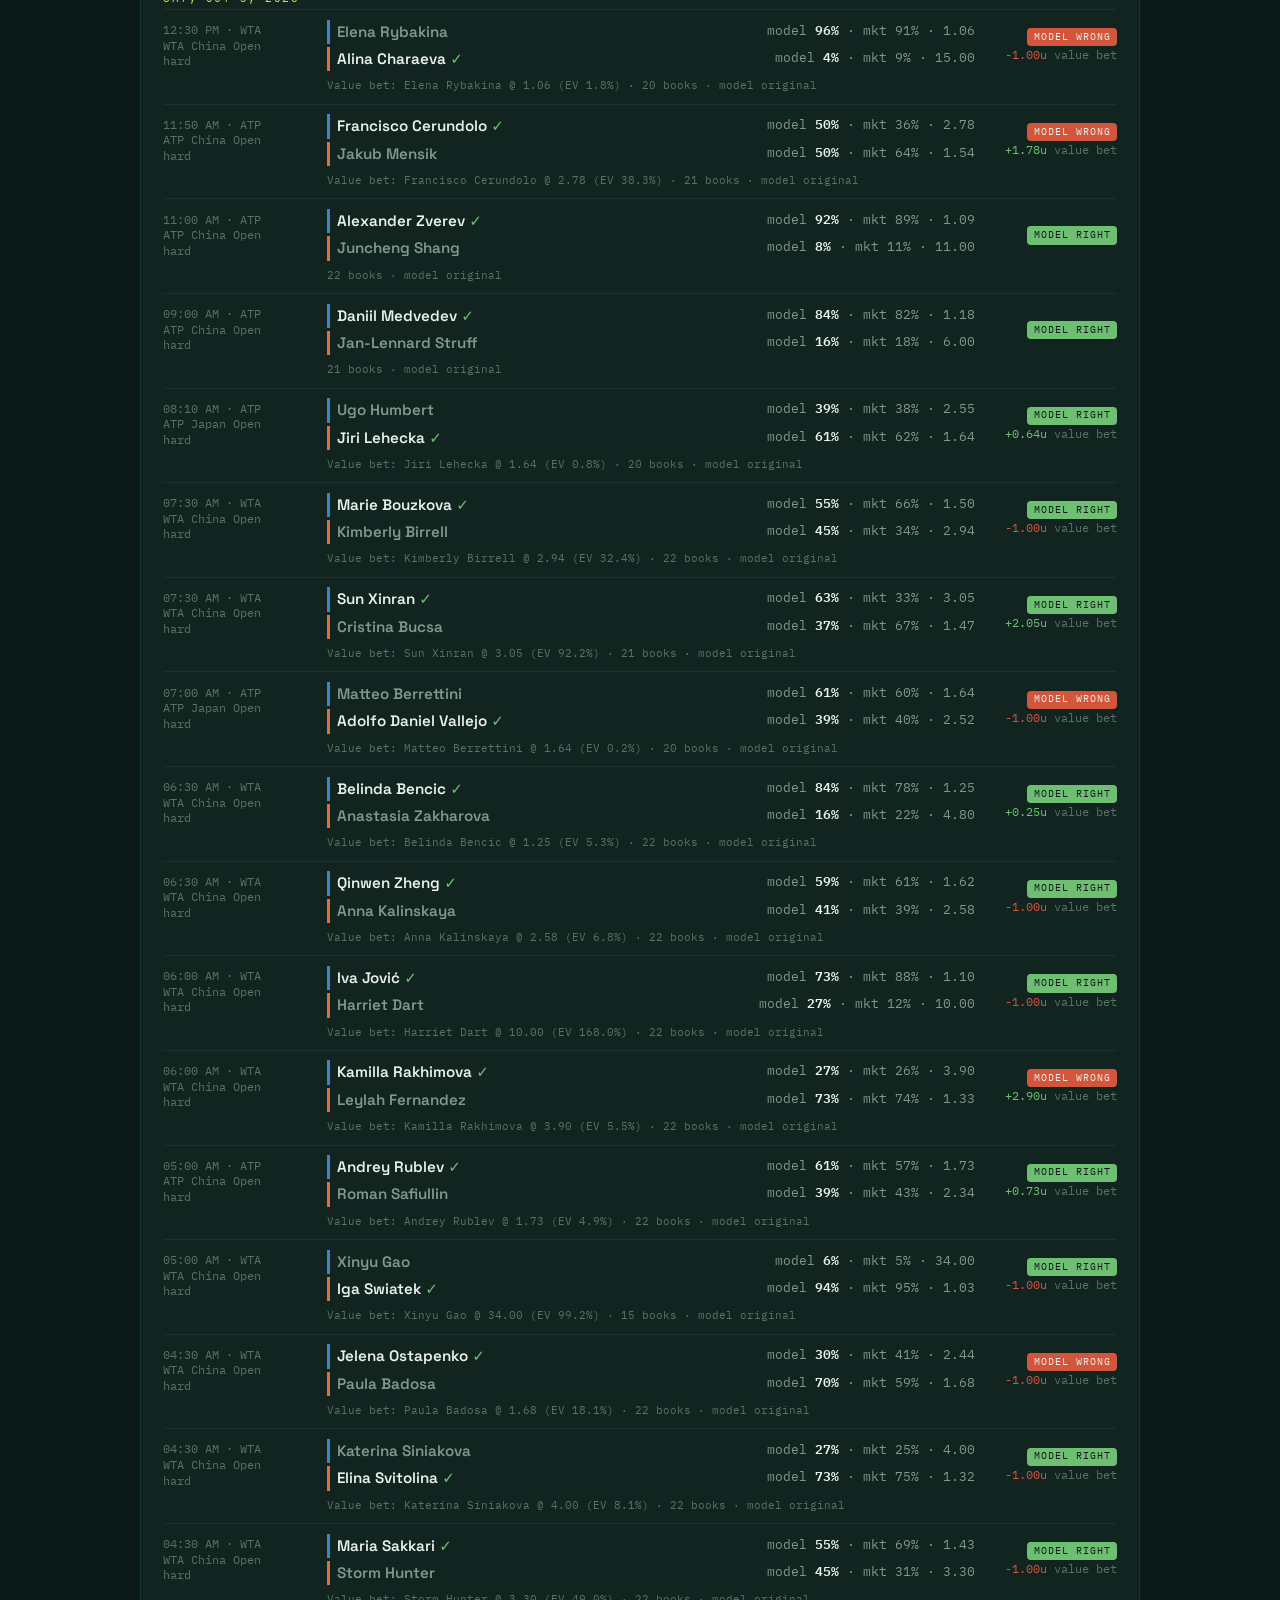
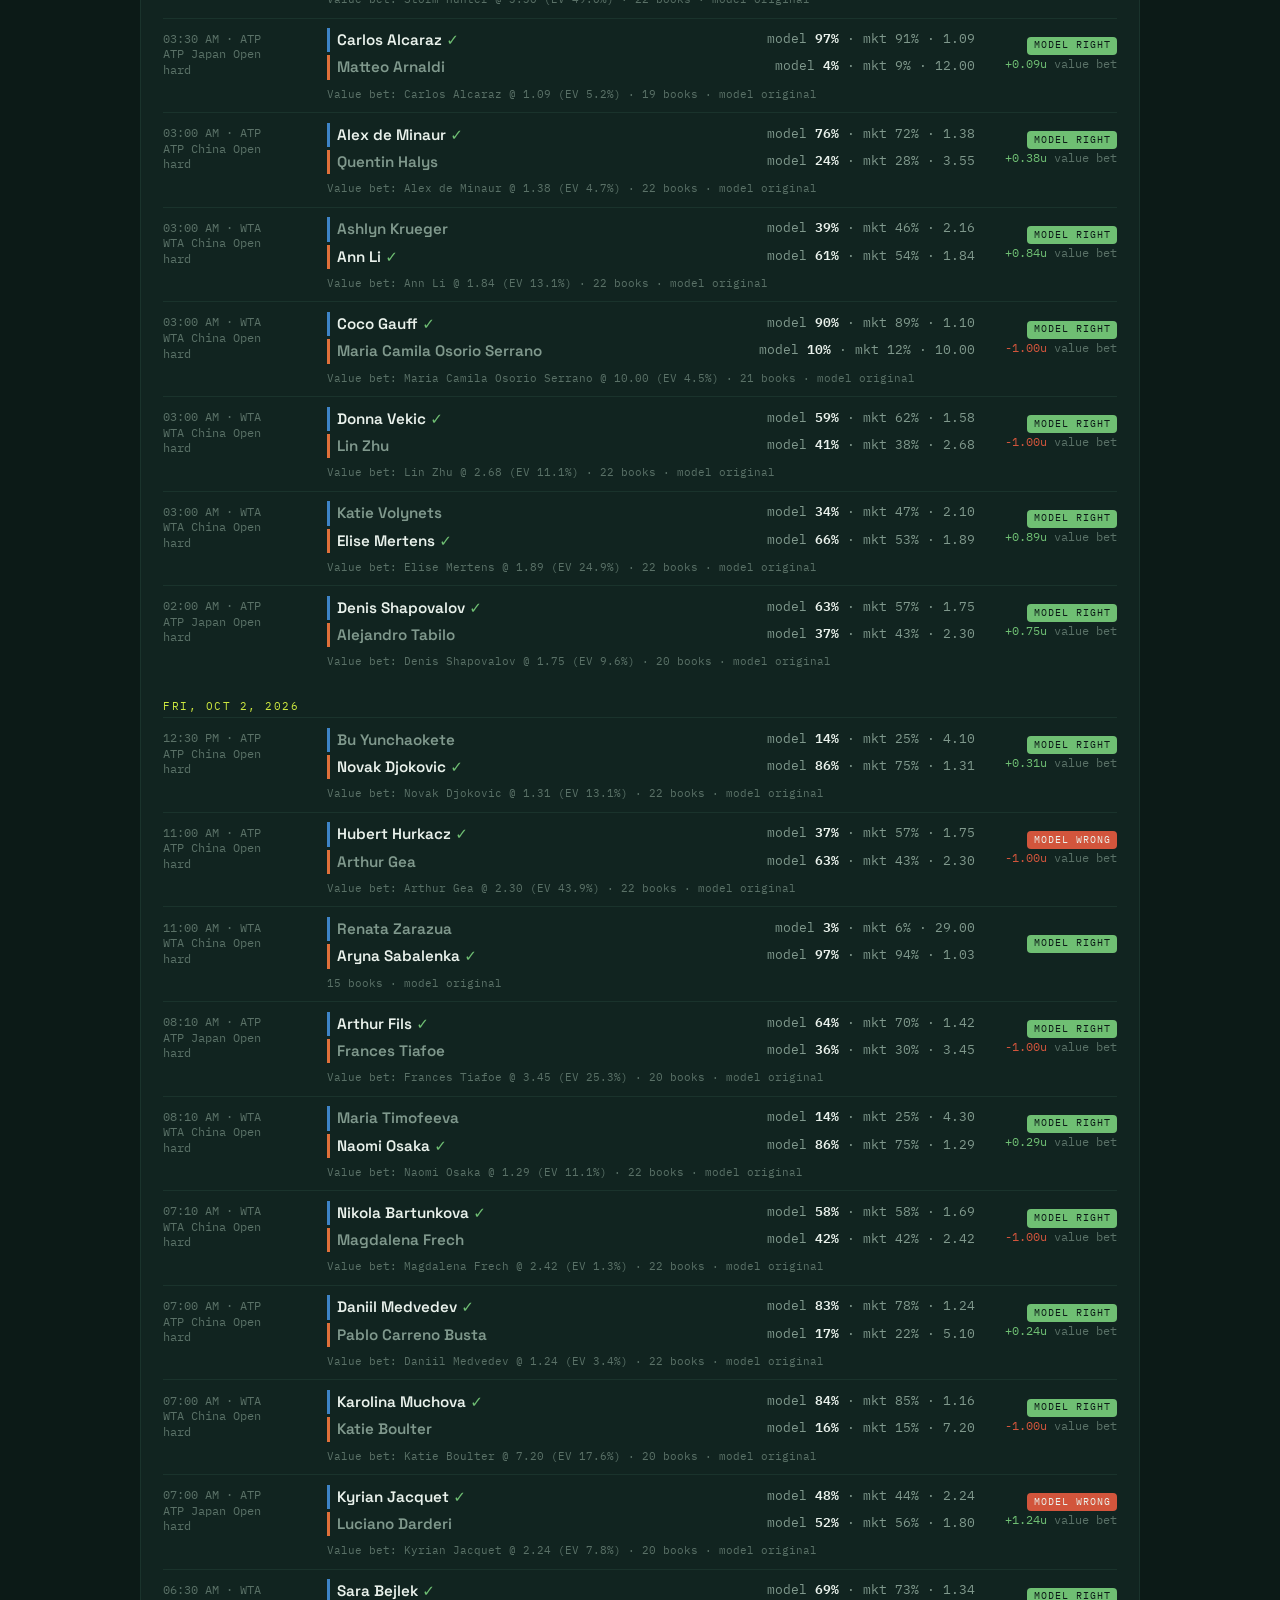
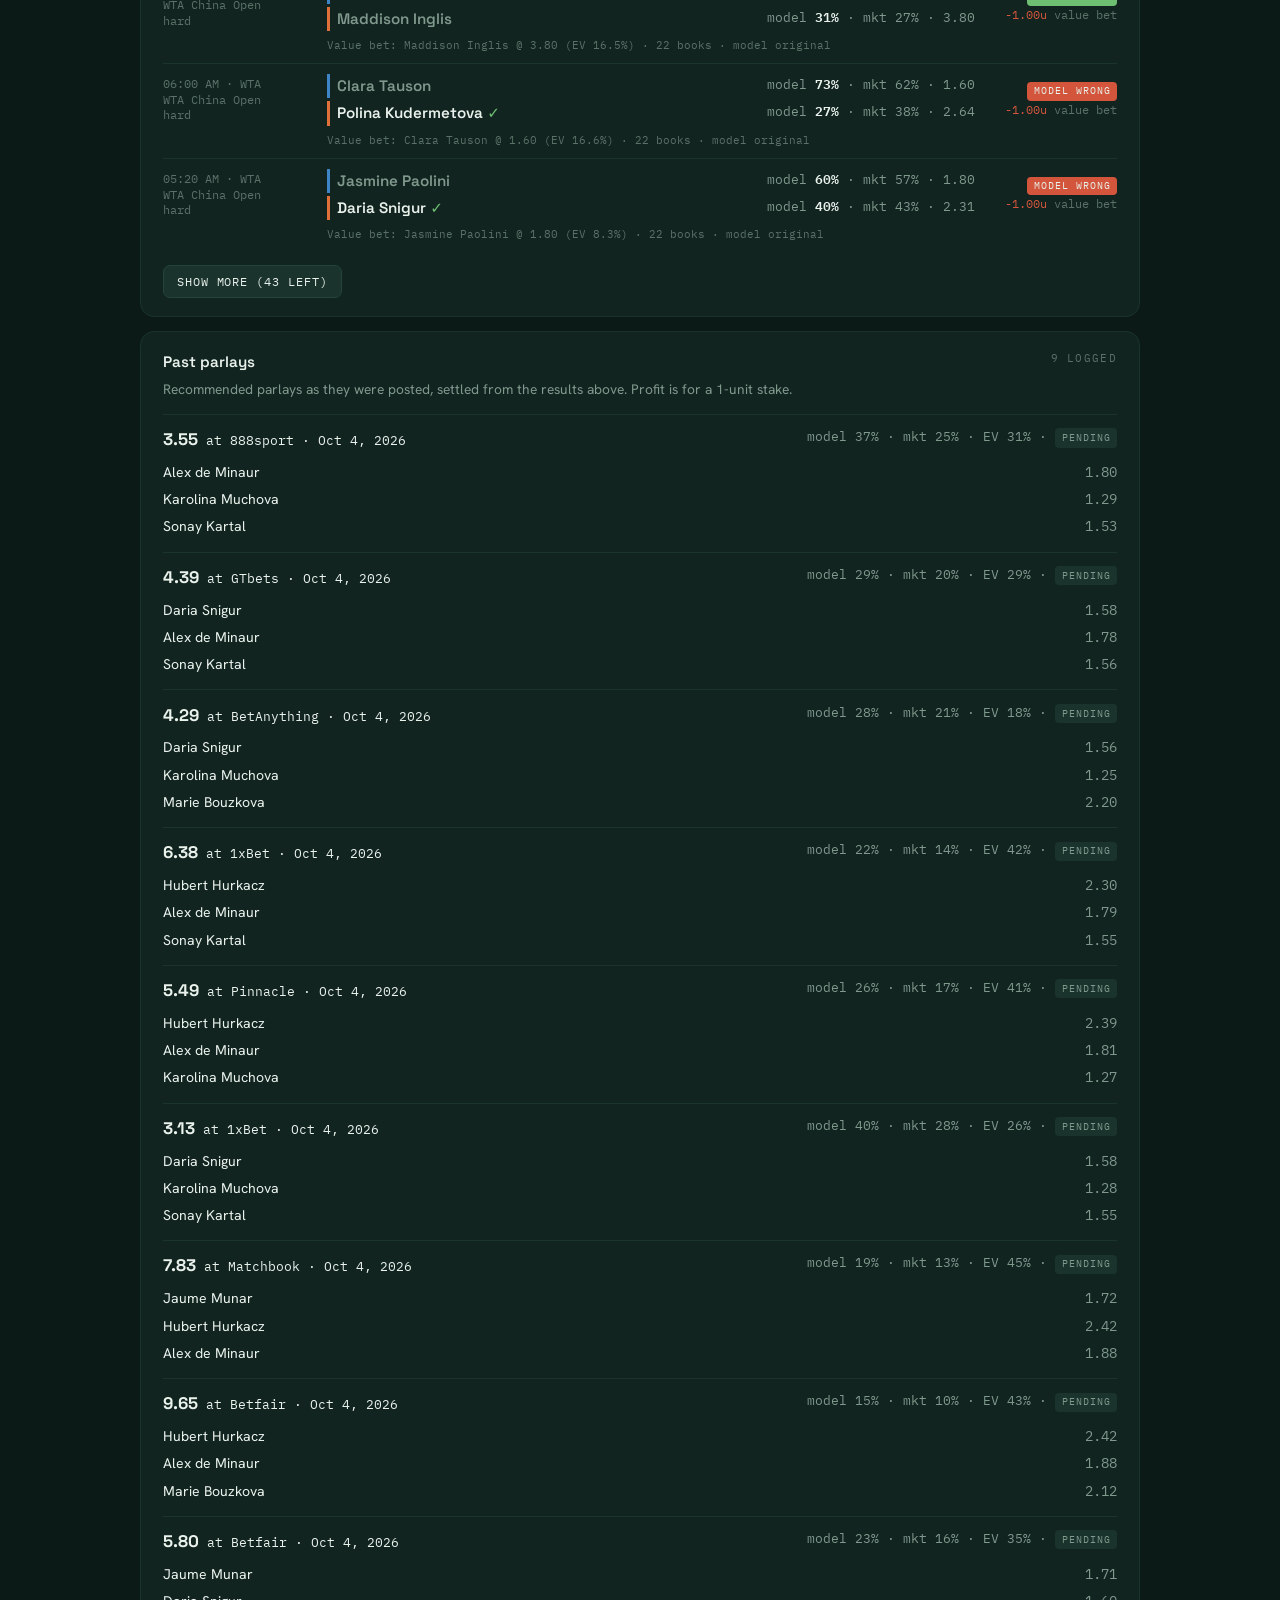
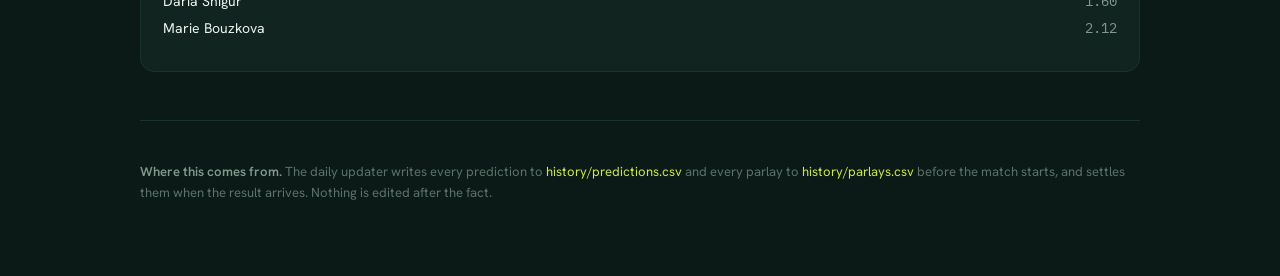
==== commit 7281caf1: "Show odds as decimal or American A Decimal / American switch on the predictor (match list and value " ====
--- a/history.html
+++ b/history.html
@@ -85,7 +85,7 @@
     <div class="eyebrow">Every logged prediction · settled against the real result</div>
     <h1>Past <span class="accent">predictions</span></h1>
     <p class="hero__lede">Each match from the daily list, with the number the model gave before it started,
-      the market's view and the best price. Once the result is in, you can see whether the model was right
+      the market's view and the best price (decimal or American, your choice). Once the result is in, you can see whether the model was right
       and how a flat 1-unit value bet would have done.</p>
   </header>
 
@@ -112,6 +112,7 @@
         <option value="value">Value bets only</option>
       </select>
       <select id="version" aria-label="Model version"><option value="">All model versions</option></select>
+      <div class="seg" data-odds-toggle role="group" aria-label="Odds format"></div>
       <input id="q" type="search" placeholder="Player or tournament" aria-label="Search player or tournament">
     </div>
     <div id="list"></div>
@@ -132,6 +133,7 @@
   </footer>
 </main>
 
+<script src="odds.js"></script>
 <script>
 const FLAG_TEXT = { thin: "thin history", layoff: "layoff", surface_few: "few on surface",
   specialist: "surface specialist", retired: "recent retirement", disagree: "model & market disagree" };
@@ -232,7 +234,7 @@
   const m = side === "a" ? h.pa : 1 - h.pa, k = side === "a" ? h.ma : 1 - h.ma, o = side === "a" ? h.oa : h.ob;
   const won = h.settled && h.result === side;
   return `<div class="p p--${side}${won ? " p--won" : ""}"><span class="n">${esc(name)}</span>
-    <span class="nums">model <b>${pct(m)}</b> · mkt ${pct(k)} · ${o > 1 ? o.toFixed(2) : "—"}</span></div>`;
+    <span class="nums">model <b>${pct(m)}</b> · mkt ${pct(k)} · ${OddsFmt.show(o)}</span></div>`;
 }
 
 function renderList(){
@@ -247,7 +249,7 @@
     if (d !== day){ html += `<div class="day">${d}</div>`; day = d; }
     const t = h.when.toLocaleTimeString(undefined, { hour: "2-digit", minute: "2-digit" });
     const extra = [];
-    if (h.bet) extra.push(`Value bet: ${esc(h.bet.side === "a" ? h.player_a : h.player_b)} @ ${h.bet.odds.toFixed(2)} (EV ${(h.bet.ev * 100).toFixed(1)}%)`);
+    if (h.bet) extra.push(`Value bet: ${esc(h.bet.side === "a" ? h.player_a : h.player_b)} @ ${OddsFmt.show(h.bet.odds)} (EV ${(h.bet.ev * 100).toFixed(1)}%)`);
     if (h.pin != null) extra.push(`Pinnacle ${pct(h.pin)} / ${pct(1 - h.pin)}`);
     if (h.books) extra.push(`${h.books} books`);
     extra.push(`model ${esc(h.version)}`);
@@ -265,7 +267,9 @@
   more.textContent = `Show more (${rows.length - shown} left)`;
 }
 
+let PARLAYS = null;
 function renderParlays(rows){
+  PARLAYS = rows;
   const box = document.getElementById("parlays");
   if (!rows.length){ box.innerHTML = `<div class="empty">No parlays logged yet.</div>`; return; }
   rows.sort((a, b) => b.created.localeCompare(a.created));
@@ -282,9 +286,9 @@
     const pl = r.payout !== "" && r.result ? ` <span class="${plClass(+r.payout - 1)}">${units(+r.payout - 1)}</span>` : "";
     const when = new Date(r.created).toLocaleDateString(undefined, { day: "numeric", month: "short", year: "numeric" });
     return `<div class="parlay">
-      <div class="parlay__head"><span><span class="parlay__odds">${(+r.odds).toFixed(2)}</span> at ${esc(r.book)} · ${when}</span>
+      <div class="parlay__head"><span><span class="parlay__odds">${OddsFmt.show(+r.odds)}</span> at ${esc(r.book)} · ${when}</span>
         <span class="parlay__nums">model ${pct(+r.model)} · mkt ${pct(+r.market)} · EV ${(+r.ev * 100).toFixed(0)}% · ${res}${pl}</span></div>
-      <ul class="parlay__legs">${legs.map(l => `<li><span>${esc(l.name)}</span><span class="px">${(+l.odds).toFixed(2)}</span></li>`).join("")}</ul>
+      <ul class="parlay__legs">${legs.map(l => `<li><span>${esc(l.name)}</span><span class="px">${OddsFmt.show(+l.odds)}</span></li>`).join("")}</ul>
     </div>`;
   }).join("");
 }
@@ -298,6 +302,8 @@
     document.getElementById(id).addEventListener("change", e => { state[id] = e.target.value; shown = 60; renderList(); });
   document.getElementById("q").addEventListener("input", e => { state.q = e.target.value; shown = 60; renderList(); });
   document.getElementById("more").addEventListener("click", () => { shown += 60; renderList(); });
+  OddsFmt.bind();
+  OddsFmt.onChange(() => { if (ALL.length) renderList(); if (PARLAYS) renderParlays(PARLAYS); });
 }
 
 (async () => {
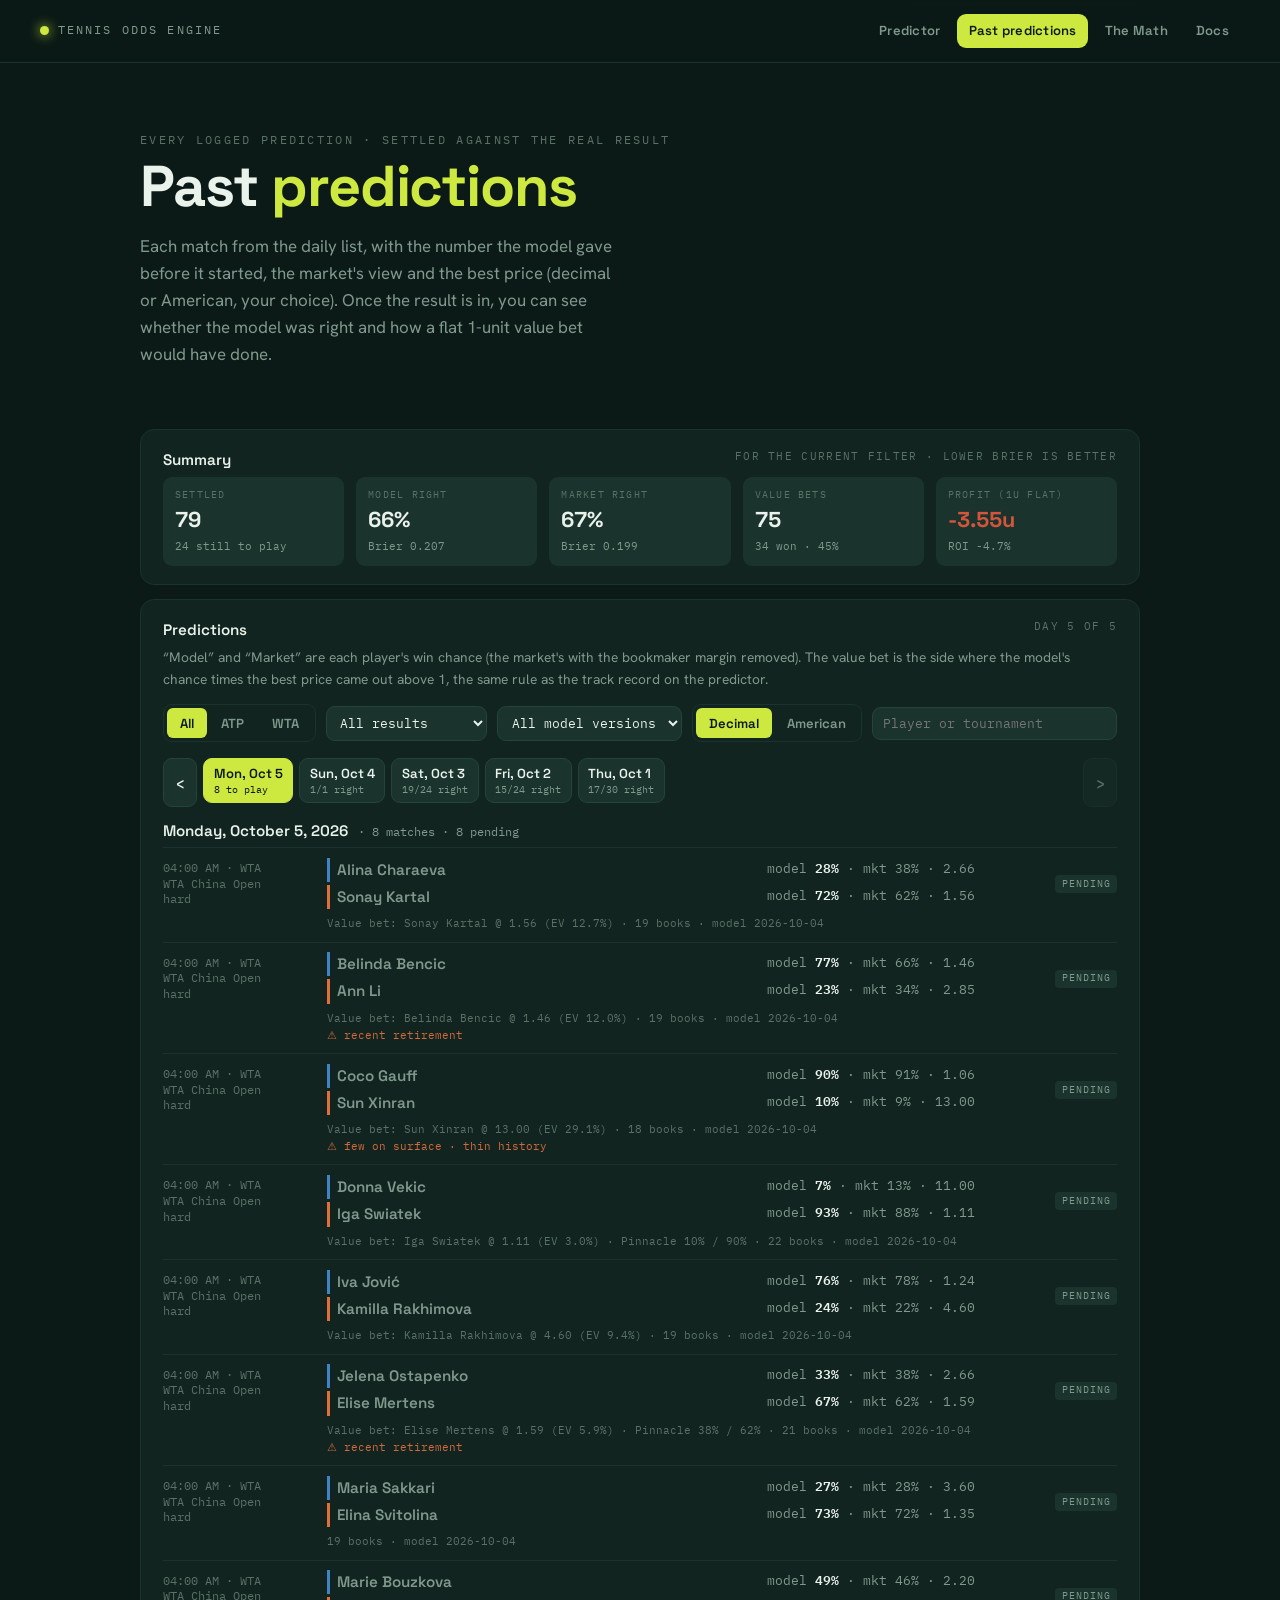
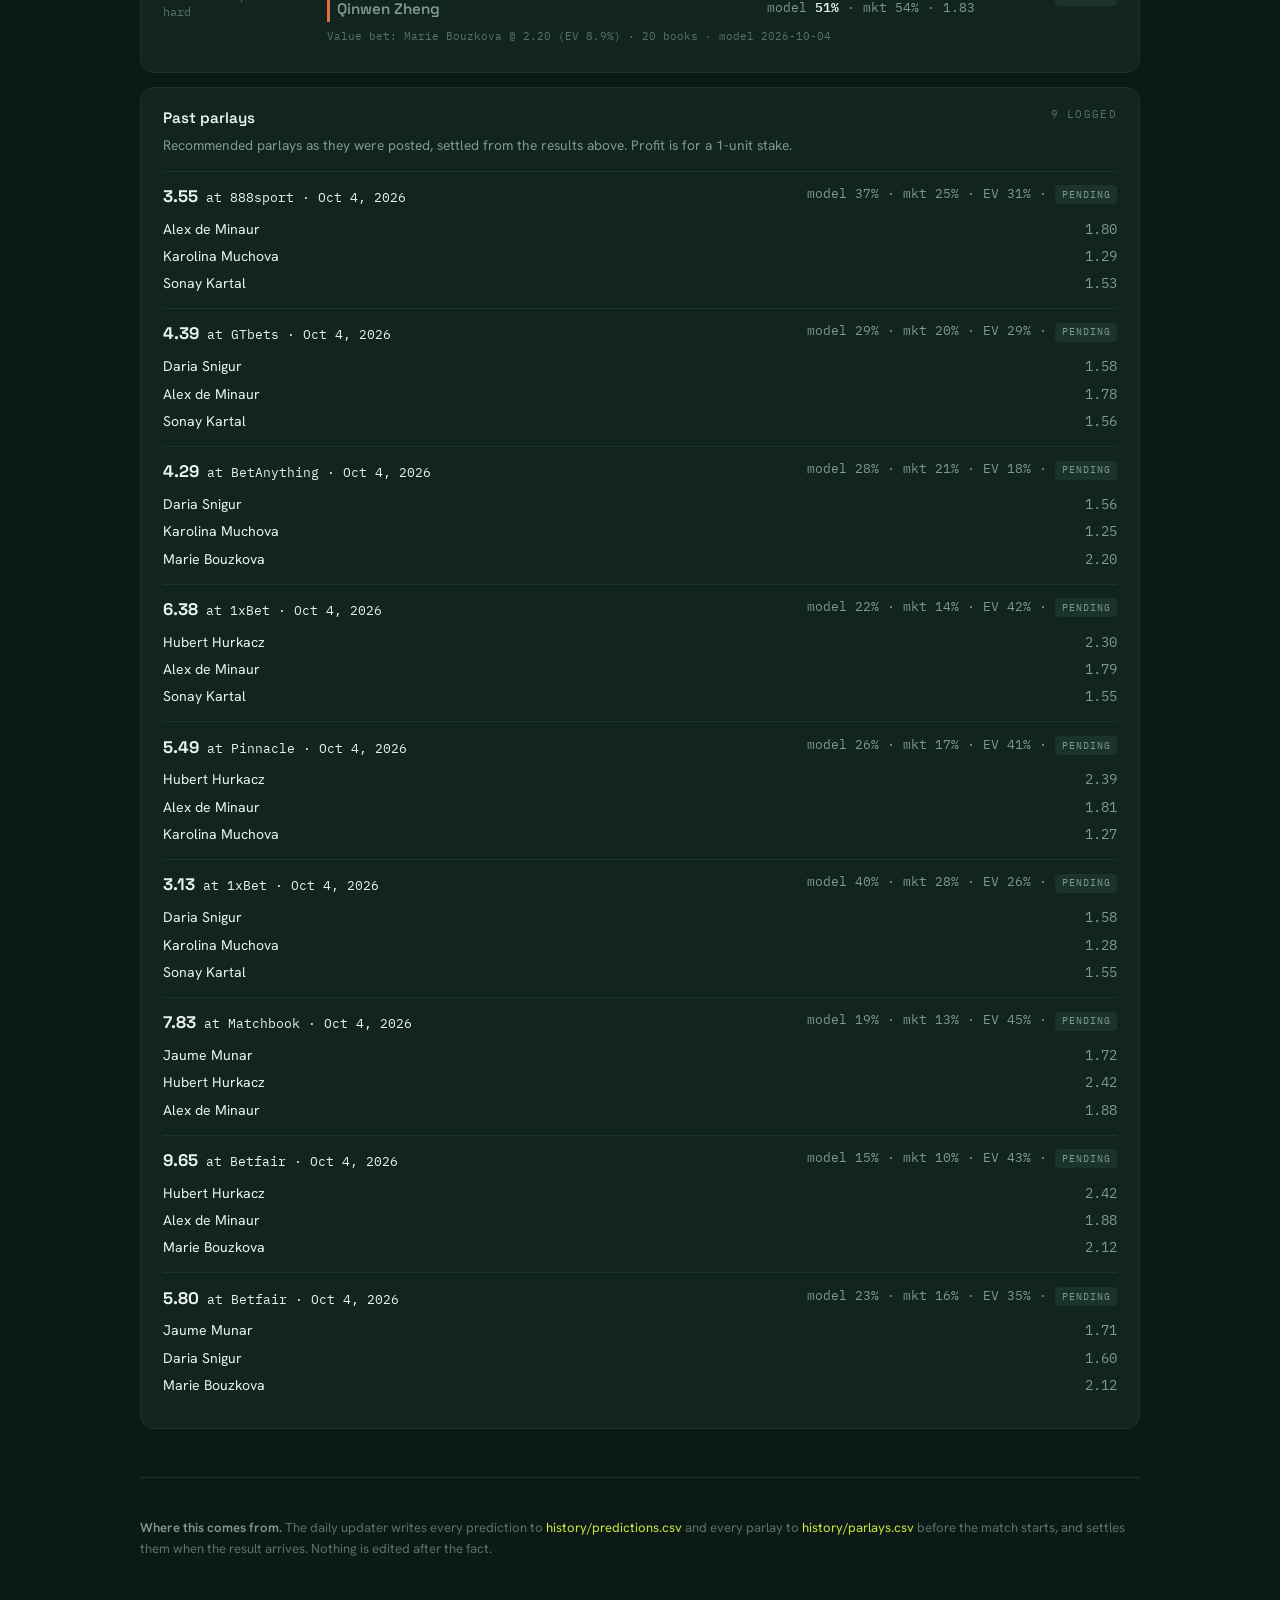
==== commit 1815288e: "Past predictions by day; parlay builder Past predictions now shows one day at a time with a day stri" ====
--- a/history.html
+++ b/history.html
@@ -25,7 +25,19 @@
     border:1px solid var(--ink-4); border-radius:var(--r-sm); padding:.45rem .6rem; }
   .filters input{ flex:1 1 160px; min-width:0; }
 
-  .day{ font-family:var(--mono); font-size:.68rem; letter-spacing:.14em; text-transform:uppercase; color:var(--ball); margin:18px 0 2px; }
+  .days{ display:flex; align-items:stretch; gap:6px; margin:16px 0 4px; }
+  .days__chips{ position:relative; display:flex; gap:6px; overflow-x:auto; scrollbar-width:thin; flex:1; min-width:0; padding-bottom:4px; }
+  .days__nav{ flex:0 0 auto; width:34px; font-family:var(--display); font-size:1.2rem; color:var(--chalk); background:var(--ink-3);
+    border:1px solid var(--ink-4); border-radius:var(--r-sm); cursor:pointer; }
+  .days__nav:disabled{ opacity:.35; cursor:default; }
+  .dchip{ flex:0 0 auto; display:flex; flex-direction:column; align-items:flex-start; gap:1px; cursor:pointer; text-align:left;
+    background:var(--ink-3); border:1px solid var(--ink-4); border-radius:var(--r-sm); padding:.35rem .6rem; color:var(--chalk); }
+  .dchip__d{ font-family:var(--display); font-weight:600; font-size:.82rem; white-space:nowrap; }
+  .dchip__s{ font-family:var(--mono); font-size:.64rem; color:var(--mute); white-space:nowrap; }
+  .dchip[aria-pressed="true"]{ background:var(--ball); border-color:var(--ball); color:var(--ink); }
+  .dchip[aria-pressed="true"] .dchip__s{ color:var(--ink); }
+  .dayhead{ font-family:var(--mono); font-size:.74rem; color:var(--mute); margin:12px 0 4px; }
+  .dayhead b{ font-family:var(--display); font-size:.95rem; color:var(--chalk); font-weight:600; margin-right:.2rem; }
   .row{ display:grid; grid-template-columns:150px minmax(0,1fr) 128px; gap:6px 14px; align-items:center; padding:.6rem 0; border-top:1px solid var(--ink-3); }
   .row__when{ font-family:var(--mono); font-size:.72rem; color:var(--faint); line-height:1.35; }
   .row__who{ display:flex; flex-direction:column; gap:3px; min-width:0; }
@@ -115,6 +127,7 @@
       <div class="seg" data-odds-toggle role="group" aria-label="Odds format"></div>
       <input id="q" type="search" placeholder="Player or tournament" aria-label="Search player or tournament">
     </div>
+    <div class="days" id="days"></div>
     <div id="list"></div>
     <button class="more" id="more" hidden>Show more</button>
   </section>
@@ -182,11 +195,11 @@
     flags: h.flags ? h.flags.split(";").filter(Boolean) : [],
     modelRight: settled ? (pa > 0.5) === (h.result === "a") : null,
     marketRight: settled ? (ma > 0.5) === (h.result === "a") : null,
-    when: new Date(h.start) };
+    when: new Date(h.start), day: new Date(h.start).toLocaleDateString("en-CA") };
 }
 
 let ALL = [], shown = 60;
-const state = { tour: "", status: "", version: "", q: "" };
+const state = { tour: "", status: "", version: "", q: "", day: null };
 
 function filtered(){
   const q = state.q.trim().toLowerCase();
@@ -237,34 +250,78 @@
     <span class="nums">model <b>${pct(m)}</b> · mkt ${pct(k)} · ${OddsFmt.show(o)}</span></div>`;
 }
 
+function rowHTML(h, withDate){
+  const t = h.when.toLocaleTimeString(undefined, { hour: "2-digit", minute: "2-digit" });
+  const d = withDate ? h.when.toLocaleDateString(undefined, { day: "numeric", month: "short" }) + " · " : "";
+  const extra = [];
+  if (h.bet) extra.push(`Value bet: ${esc(h.bet.side === "a" ? h.player_a : h.player_b)} @ ${OddsFmt.show(h.bet.odds)} (EV ${(h.bet.ev * 100).toFixed(1)}%)`);
+  if (h.pin != null) extra.push(`Pinnacle ${pct(h.pin)} / ${pct(1 - h.pin)}`);
+  if (h.books) extra.push(`${h.books} books`);
+  extra.push(`model ${esc(h.version)}`);
+  const warn = h.flags.length ? `<br><span class="w">⚠ ${h.flags.map(f => esc(FLAG_TEXT[f] || f)).join(" · ")}</span>` : "";
+  return `<div class="row">
+    <div class="row__when">${d}${t} · ${esc(h.tour)}<br>${esc(h.tournament)}<br>${esc(h.surface)}${h.best_of === "5" ? " · best of 5" : ""}</div>
+    <div class="row__who">${playerLine(h, "a")}${playerLine(h, "b")}</div>
+    <div class="row__res">${resultCell(h)}</div>
+    <div class="row__extra">${extra.join(" · ")}${warn}</div>
+  </div>`;
+}
+
+// one day's record in a few words: "6/9 right · +1.20u"
+function dayLine(rows){
+  const s = rows.filter(h => h.settled), right = s.filter(h => h.modelRight).length;
+  const pend = rows.filter(h => !h.settled && h.result !== "void").length;
+  const bets = s.filter(h => h.bet), pl = bets.reduce((t, h) => t + h.pl, 0);
+  const bits = [`${rows.length} match${rows.length === 1 ? "" : "es"}`];
+  if (s.length) bits.push(`model right ${right}/${s.length}`);
+  if (bets.length) bits.push(`value bets <span class="${plClass(pl)}">${units(pl)}</span> (${bets.length})`);
+  if (pend) bits.push(`${pend} pending`);
+  return bits.join(" · ");
+}
+
 function renderList(){
   const rows = filtered();
   renderStats(rows);
-  document.getElementById("countHint").textContent = `${rows.length} match${rows.length === 1 ? "" : "es"}`;
-  const list = document.getElementById("list");
-  if (!rows.length){ list.innerHTML = `<div class="empty">No predictions match this filter.</div>`; document.getElementById("more").hidden = true; return; }
-  let html = "", day = "";
-  for (const h of rows.slice(0, shown)){
-    const d = h.when.toLocaleDateString(undefined, { weekday: "short", day: "numeric", month: "short", year: "numeric" });
-    if (d !== day){ html += `<div class="day">${d}</div>`; day = d; }
-    const t = h.when.toLocaleTimeString(undefined, { hour: "2-digit", minute: "2-digit" });
-    const extra = [];
-    if (h.bet) extra.push(`Value bet: ${esc(h.bet.side === "a" ? h.player_a : h.player_b)} @ ${OddsFmt.show(h.bet.odds)} (EV ${(h.bet.ev * 100).toFixed(1)}%)`);
-    if (h.pin != null) extra.push(`Pinnacle ${pct(h.pin)} / ${pct(1 - h.pin)}`);
-    if (h.books) extra.push(`${h.books} books`);
-    extra.push(`model ${esc(h.version)}`);
-    const warn = h.flags.length ? `<br><span class="w">⚠ ${h.flags.map(f => esc(FLAG_TEXT[f] || f)).join(" · ")}</span>` : "";
-    html += `<div class="row">
-      <div class="row__when">${t} · ${esc(h.tour)}<br>${esc(h.tournament)}<br>${esc(h.surface)}${h.best_of === "5" ? " · best of 5" : ""}</div>
-      <div class="row__who">${playerLine(h, "a")}${playerLine(h, "b")}</div>
-      <div class="row__res">${resultCell(h)}</div>
-      <div class="row__extra">${extra.join(" · ")}${warn}</div>
-    </div>`;
-  }
-  list.innerHTML = html;
-  const more = document.getElementById("more");
-  more.hidden = rows.length <= shown;
-  more.textContent = `Show more (${rows.length - shown} left)`;
+  const list = document.getElementById("list"), strip = document.getElementById("days"), more = document.getElementById("more");
+  more.hidden = true;
+  if (!rows.length){
+    strip.innerHTML = ""; list.innerHTML = `<div class="empty">No predictions match this filter.</div>`;
+    document.getElementById("countHint").textContent = "0 matches"; return;
+  }
+  // a search looks across every day
+  if (state.q.trim()){
+    strip.innerHTML = "";
+    document.getElementById("countHint").textContent = `${rows.length} found · all days`;
+    list.innerHTML = `<div class="dayhead">${dayLine(rows)}</div>` + rows.slice(0, shown).map(h => rowHTML(h, true)).join("");
+    more.hidden = rows.length <= shown; more.textContent = `Show more (${rows.length - shown} left)`;
+    return;
+  }
+  const byDay = new Map();
+  for (const h of rows){ if (!byDay.has(h.day)) byDay.set(h.day, []); byDay.get(h.day).push(h); }
+  const days = [...byDay.keys()];                       // newest first
+  if (!byDay.has(state.day)){
+    const today = new Date().toLocaleDateString("en-CA");
+    state.day = days.find(d => d <= today) || days[days.length - 1];
+  }
+  const i = days.indexOf(state.day), dayRows = byDay.get(state.day);
+  const label = (d, o) => new Date(d + "T12:00:00").toLocaleDateString(undefined, o);
+  strip.innerHTML = `<button class="days__nav" data-day="${days[i + 1] || ""}" ${days[i + 1] ? "" : "disabled"} aria-label="Older day">‹</button>
+    <div class="days__chips">${days.map(d => {
+      const r = byDay.get(d), st = r.filter(h => h.settled), ok = st.filter(h => h.modelRight).length;
+      const sub = st.length ? `${ok}/${st.length} right` : `${r.length} to play`;
+      return `<button class="dchip" data-day="${d}" aria-pressed="${d === state.day}">
+        <span class="dchip__d">${label(d, { weekday: "short", day: "numeric", month: "short" })}</span><span class="dchip__s">${sub}</span></button>`;
+    }).join("")}</div>
+    <button class="days__nav" data-day="${days[i - 1] || ""}" ${i > 0 ? "" : "disabled"} aria-label="Newer day">›</button>`;
+  strip.querySelectorAll("[data-day]").forEach(b => b.addEventListener("click", () => {
+    if (!b.dataset.day) return; state.day = b.dataset.day; renderList();
+  }));
+  const on = strip.querySelector('.dchip[aria-pressed="true"]');
+  const chips = strip.querySelector(".days__chips");      // scroll the strip only, never the page
+  if (on) chips.scrollLeft = on.offsetLeft - chips.clientWidth / 2 + on.offsetWidth / 2;
+  document.getElementById("countHint").textContent = `day ${days.length - i} of ${days.length}`;
+  list.innerHTML = `<div class="dayhead"><b>${label(state.day, { weekday: "long", day: "numeric", month: "long", year: "numeric" })}</b> · ${dayLine(dayRows)}</div>`
+    + dayRows.map(h => rowHTML(h, false)).join("");
 }
 
 let PARLAYS = null;
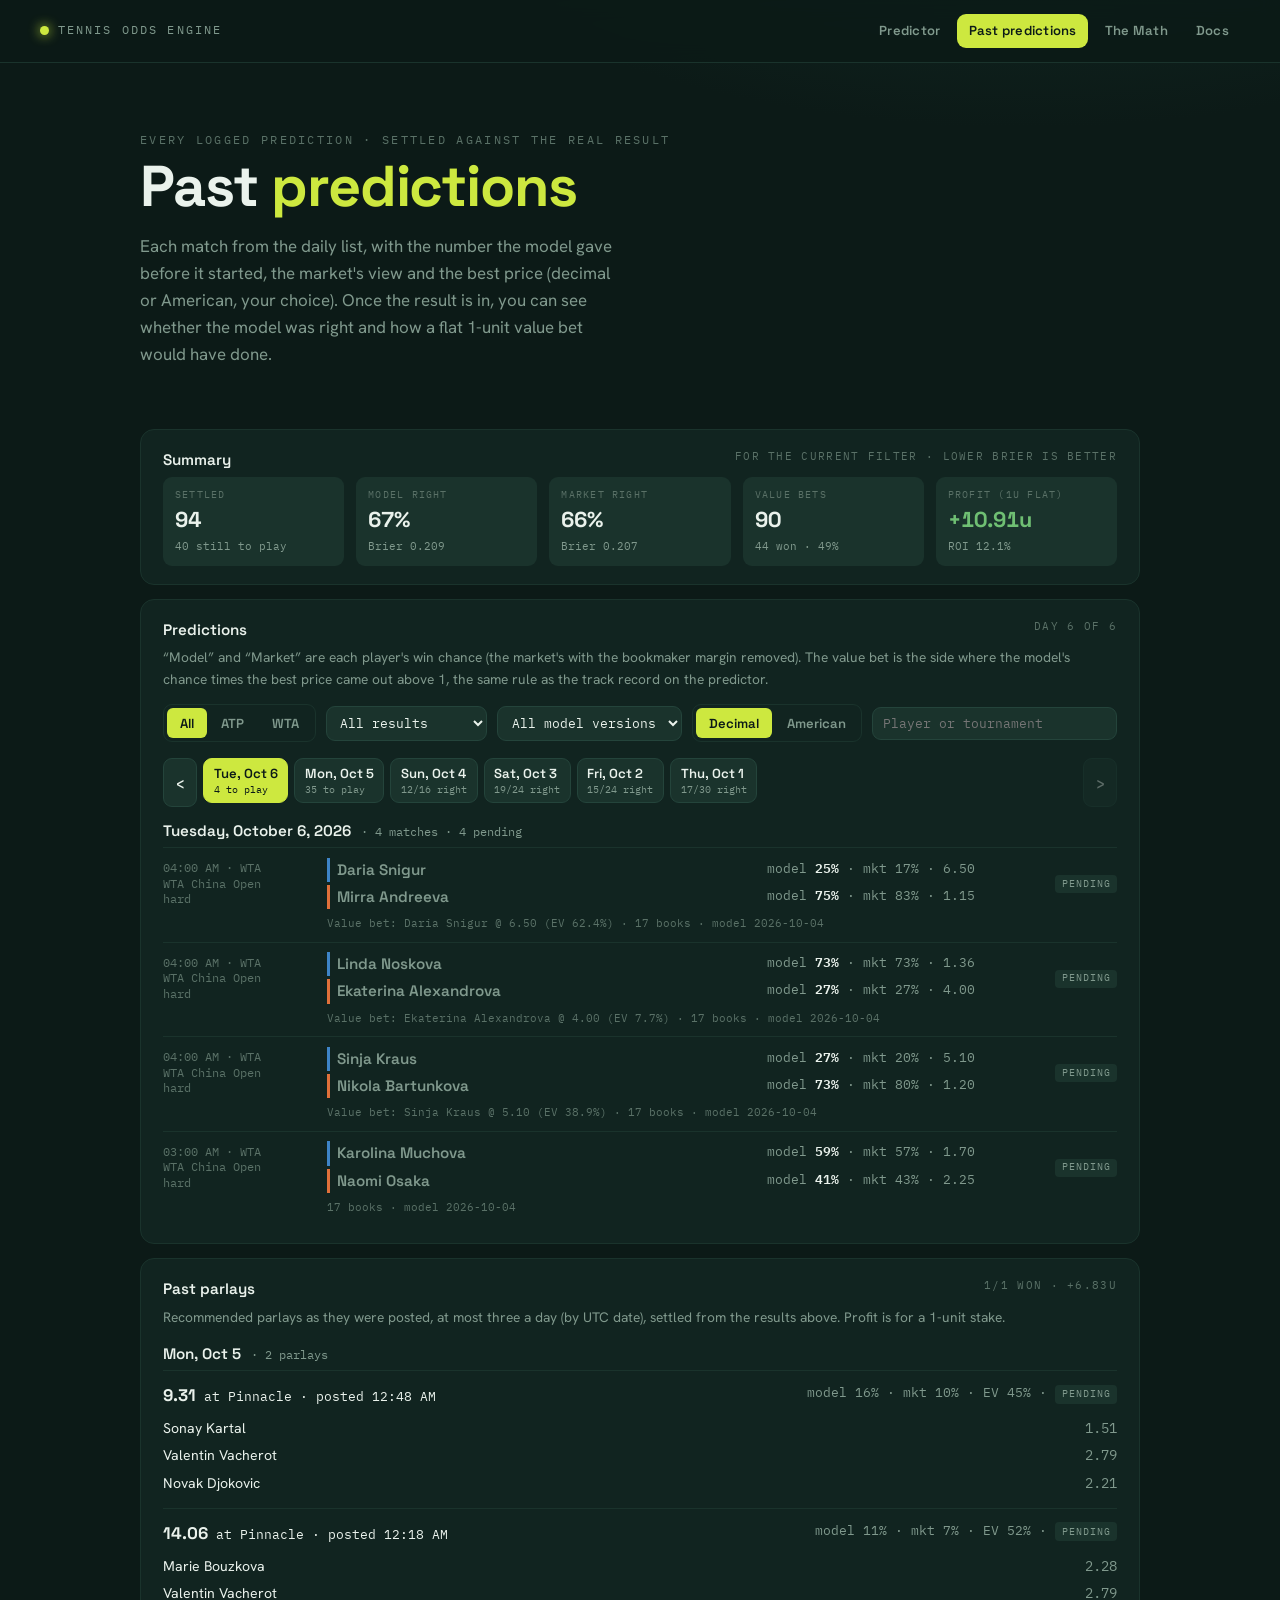
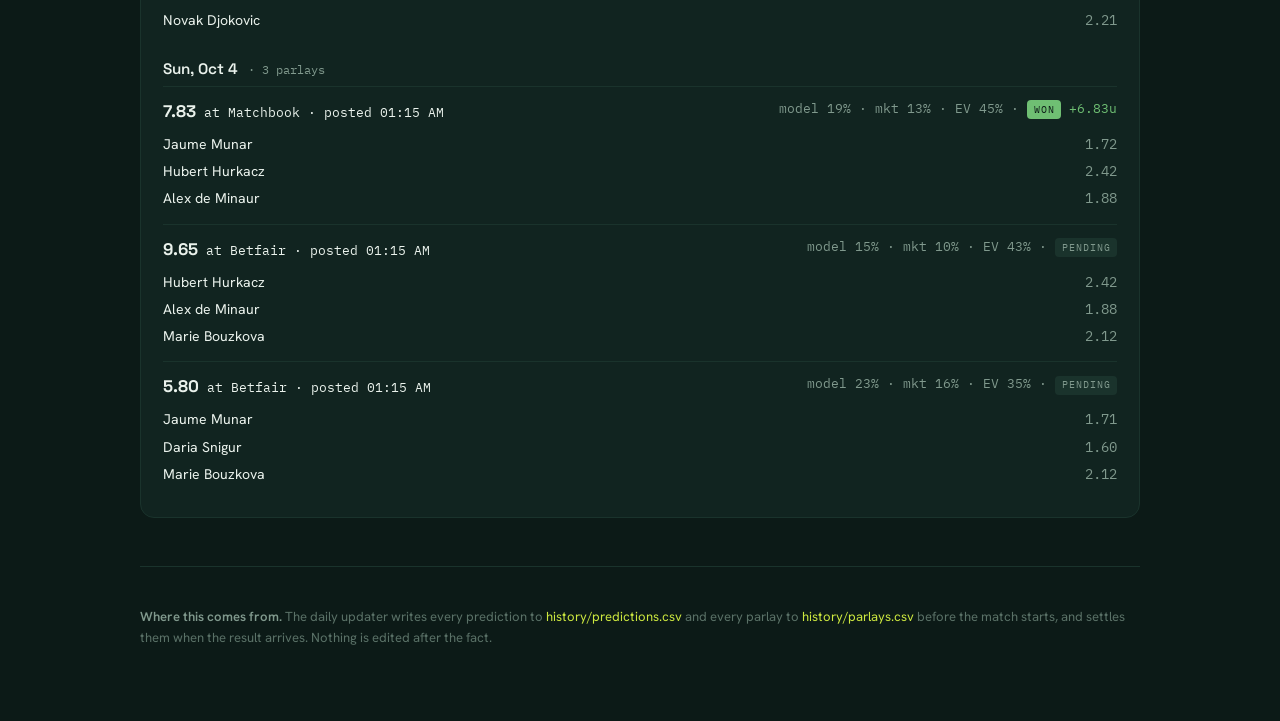
==== commit e49fa07c: "Three recommended parlays a day, the same ones the site shows Every refresh rebuilt the parlays from" ====
--- a/history.html
+++ b/history.html
@@ -134,7 +134,7 @@
 
   <section class="box">
     <h3>Past parlays <span class="hint" id="parlayHint"></span></h3>
-    <p class="box__lede">Recommended parlays as they were posted, settled from the results above. Profit is for a 1-unit stake.</p>
+    <p class="box__lede">Recommended parlays as they were posted, at most three a day (by UTC date), settled from the results above. Profit is for a 1-unit stake.</p>
     <div id="parlays"></div>
   </section>
 
@@ -334,16 +334,22 @@
   const profit = done.reduce((t, r) => t + (r.payout !== "" ? +r.payout - 1 : (r.result === "won" ? +r.odds - 1 : -1)), 0);
   document.getElementById("parlayHint").textContent = done.length
     ? `${done.filter(r => r.result === "won").length}/${done.length} won · ${units(profit)}` : `${rows.length} logged`;
+  // grouped by the UTC day they were posted: at most three a day
+  let day = "";
   box.innerHTML = rows.map(r => {
+    const d = r.created.slice(0, 10), n = rows.filter(x => x.created.slice(0, 10) === d).length;
+    const head = d === day ? "" : `<div class="dayhead"><b>${new Date(d + "T12:00:00Z").toLocaleDateString(undefined,
+      { weekday: "short", day: "numeric", month: "short", timeZone: "UTC" })}</b> · ${n} parlay${n === 1 ? "" : "s"}</div>`;
+    day = d;
     let legs = [];
     try { legs = JSON.parse(r.legs); } catch (e) { /* keep empty */ }
     const res = r.result === "won" ? `<span class="tagx tagx--right">won</span>`
       : r.result === "lost" ? `<span class="tagx tagx--wrong">lost</span>`
       : r.result === "void" ? `<span class="tagx tagx--void">void</span>` : `<span class="tagx tagx--pend">pending</span>`;
     const pl = r.payout !== "" && r.result ? ` <span class="${plClass(+r.payout - 1)}">${units(+r.payout - 1)}</span>` : "";
-    const when = new Date(r.created).toLocaleDateString(undefined, { day: "numeric", month: "short", year: "numeric" });
-    return `<div class="parlay">
-      <div class="parlay__head"><span><span class="parlay__odds">${OddsFmt.show(+r.odds)}</span> at ${esc(r.book)} · ${when}</span>
+    const when = new Date(r.created).toLocaleTimeString(undefined, { hour: "2-digit", minute: "2-digit" });
+    return head + `<div class="parlay">
+      <div class="parlay__head"><span><span class="parlay__odds">${OddsFmt.show(+r.odds)}</span> at ${esc(r.book)} · posted ${when}</span>
         <span class="parlay__nums">model ${pct(+r.model)} · mkt ${pct(+r.market)} · EV ${(+r.ev * 100).toFixed(0)}% · ${res}${pl}</span></div>
       <ul class="parlay__legs">${legs.map(l => `<li><span>${esc(l.name)}</span><span class="px">${OddsFmt.show(+l.odds)}</span></li>`).join("")}</ul>
     </div>`;
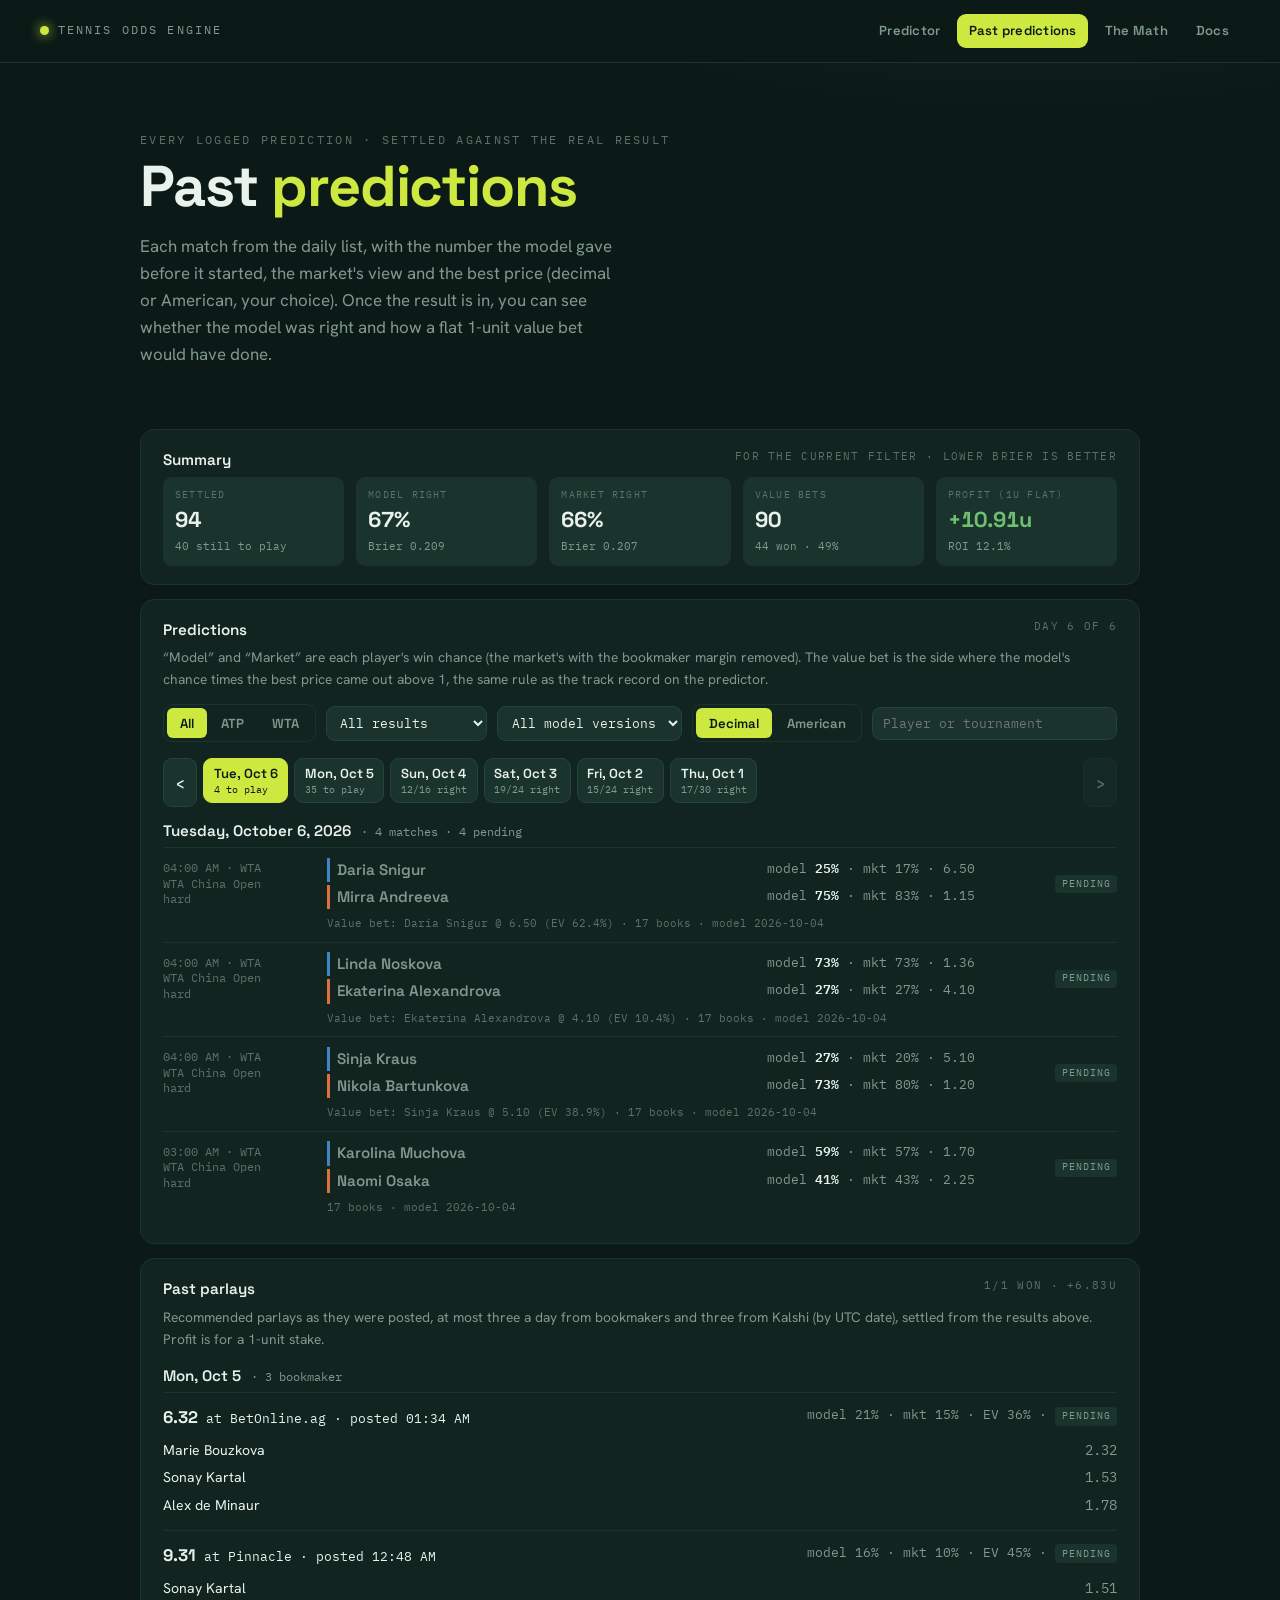
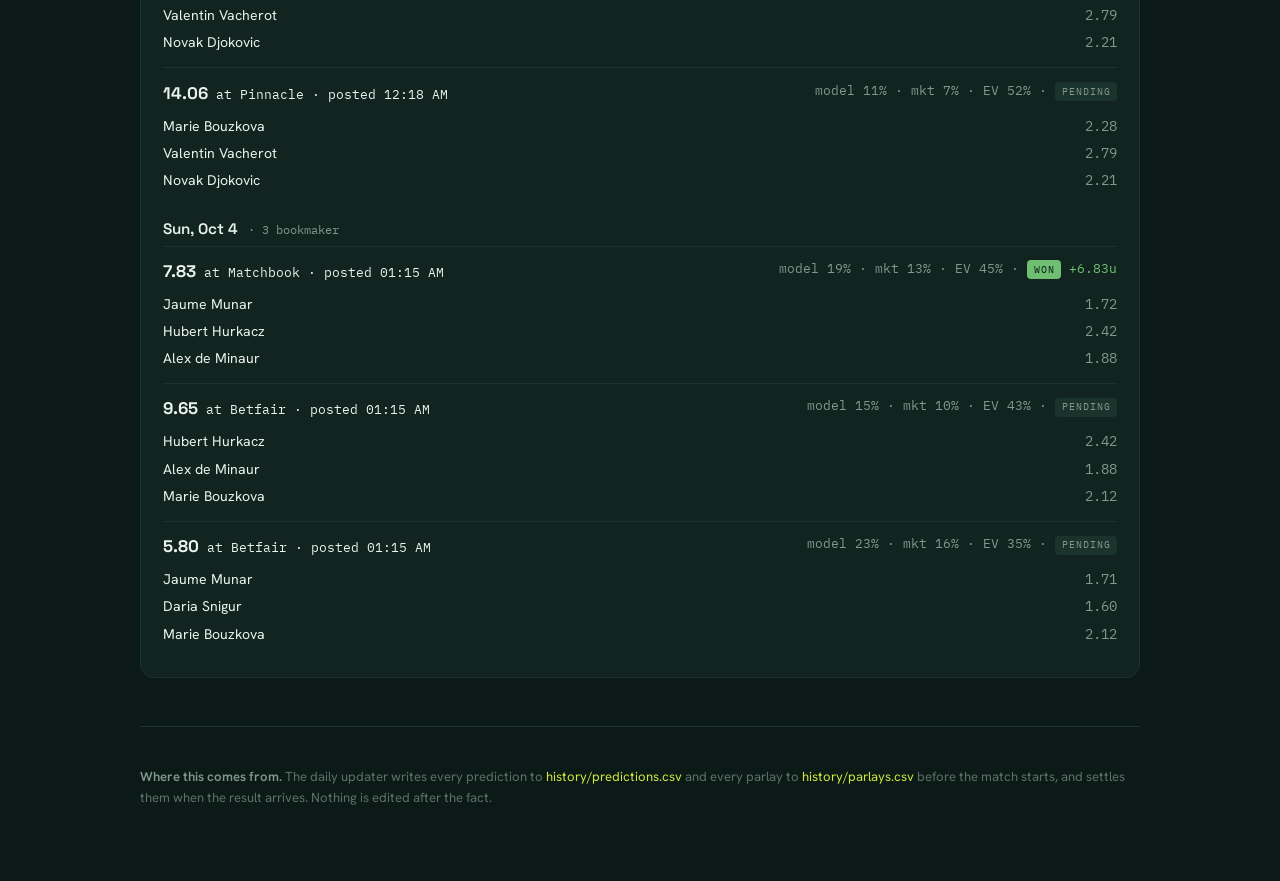
==== commit 4a0b73f5: "Add Kalshi prices, links and its own three parlays a day The updater reads Kalshi's public tennis ma" ====
--- a/history.html
+++ b/history.html
@@ -134,7 +134,7 @@
 
   <section class="box">
     <h3>Past parlays <span class="hint" id="parlayHint"></span></h3>
-    <p class="box__lede">Recommended parlays as they were posted, at most three a day (by UTC date), settled from the results above. Profit is for a 1-unit stake.</p>
+    <p class="box__lede">Recommended parlays as they were posted, at most three a day from bookmakers and three from Kalshi (by UTC date), settled from the results above. Profit is for a 1-unit stake.</p>
     <div id="parlays"></div>
   </section>
 
@@ -337,9 +337,11 @@
   // grouped by the UTC day they were posted: at most three a day
   let day = "";
   box.innerHTML = rows.map(r => {
-    const d = r.created.slice(0, 10), n = rows.filter(x => x.created.slice(0, 10) === d).length;
+    const d = r.created.slice(0, 10), sameDay = rows.filter(x => x.created.slice(0, 10) === d);
+    const nk = sameDay.filter(x => x.book === "Kalshi").length, nb = sameDay.length - nk;
+    const counts = [nb ? `${nb} bookmaker` : "", nk ? `${nk} Kalshi` : ""].filter(Boolean).join(" · ");
     const head = d === day ? "" : `<div class="dayhead"><b>${new Date(d + "T12:00:00Z").toLocaleDateString(undefined,
-      { weekday: "short", day: "numeric", month: "short", timeZone: "UTC" })}</b> · ${n} parlay${n === 1 ? "" : "s"}</div>`;
+      { weekday: "short", day: "numeric", month: "short", timeZone: "UTC" })}</b> · ${counts}</div>`;
     day = d;
     let legs = [];
     try { legs = JSON.parse(r.legs); } catch (e) { /* keep empty */ }
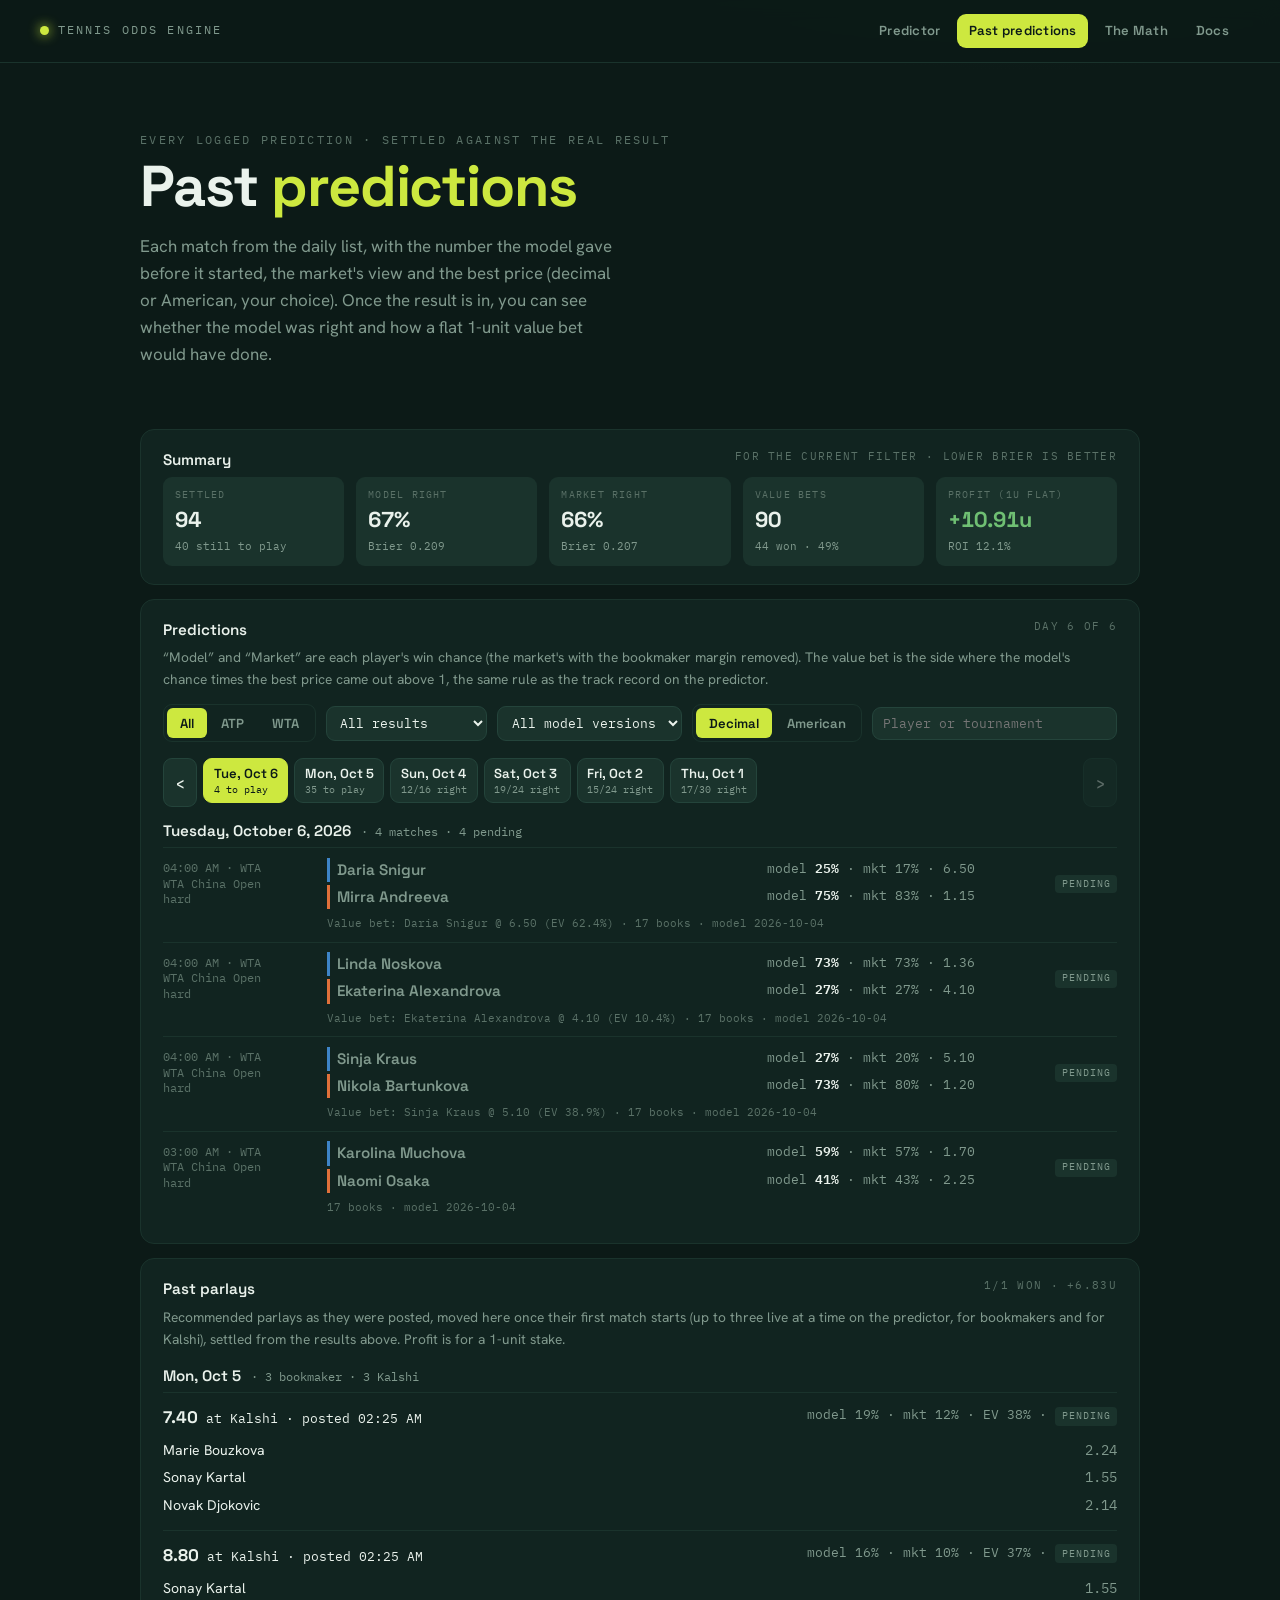
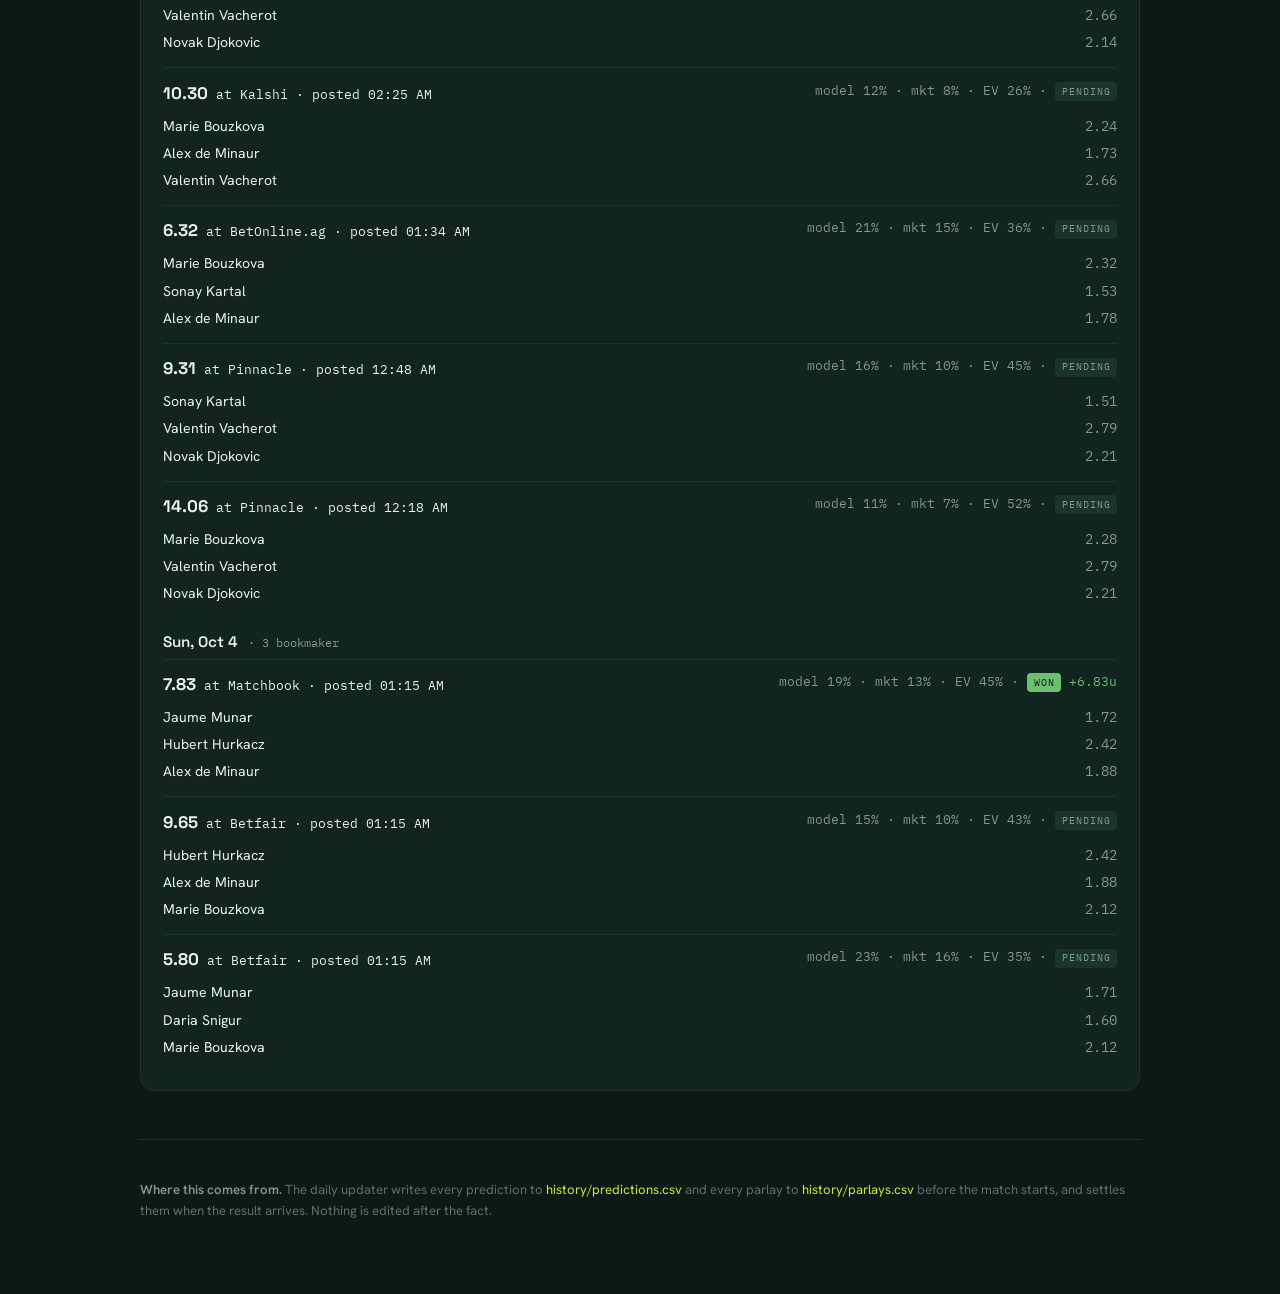
==== commit 159518b4: "Rolling parlays; Today's matches by tournament Parlays: up to three live at a time (bookmaker and Ka" ====
--- a/history.html
+++ b/history.html
@@ -134,7 +134,7 @@
 
   <section class="box">
     <h3>Past parlays <span class="hint" id="parlayHint"></span></h3>
-    <p class="box__lede">Recommended parlays as they were posted, at most three a day from bookmakers and three from Kalshi (by UTC date), settled from the results above. Profit is for a 1-unit stake.</p>
+    <p class="box__lede">Recommended parlays as they were posted, moved here once their first match starts (up to three live at a time on the predictor, for bookmakers and for Kalshi), settled from the results above. Profit is for a 1-unit stake.</p>
     <div id="parlays"></div>
   </section>
 
@@ -325,16 +325,22 @@
 }
 
 let PARLAYS = null;
-function renderParlays(rows){
-  PARLAYS = rows;
+function renderParlays(all){
+  PARLAYS = all;
   const box = document.getElementById("parlays");
-  if (!rows.length){ box.innerHTML = `<div class="empty">No parlays logged yet.</div>`; return; }
+  // a parlay moves here once its first match starts; until then it's live on the predictor
+  const startOf = new Map(ALL.map(h => [h.id, h.when]));
+  const firstStart = r => { try { const t = JSON.parse(r.legs).map(l => startOf.get(l.id)).filter(Boolean);
+    return t.length ? Math.min(...t) : null; } catch (e) { return null; } };
+  const rows = all.filter(r => r.result || (firstStart(r) != null && firstStart(r) <= Date.now()));
+  const live = all.length - rows.length;
+  if (!rows.length){ box.innerHTML = `<div class="empty">No parlays have started yet.${live ? ` ${live} live on the <a href="index.html">predictor</a>.` : ""}</div>`; return; }
   rows.sort((a, b) => b.created.localeCompare(a.created));
   const done = rows.filter(r => r.result === "won" || r.result === "lost");
   const profit = done.reduce((t, r) => t + (r.payout !== "" ? +r.payout - 1 : (r.result === "won" ? +r.odds - 1 : -1)), 0);
   document.getElementById("parlayHint").textContent = done.length
-    ? `${done.filter(r => r.result === "won").length}/${done.length} won · ${units(profit)}` : `${rows.length} logged`;
-  // grouped by the UTC day they were posted: at most three a day
+    ? `${done.filter(r => r.result === "won").length}/${done.length} won · ${units(profit)}` : `${rows.length} started`;
+  // grouped by the UTC day they were posted
   let day = "";
   box.innerHTML = rows.map(r => {
     const d = r.created.slice(0, 10), sameDay = rows.filter(x => x.created.slice(0, 10) === d);
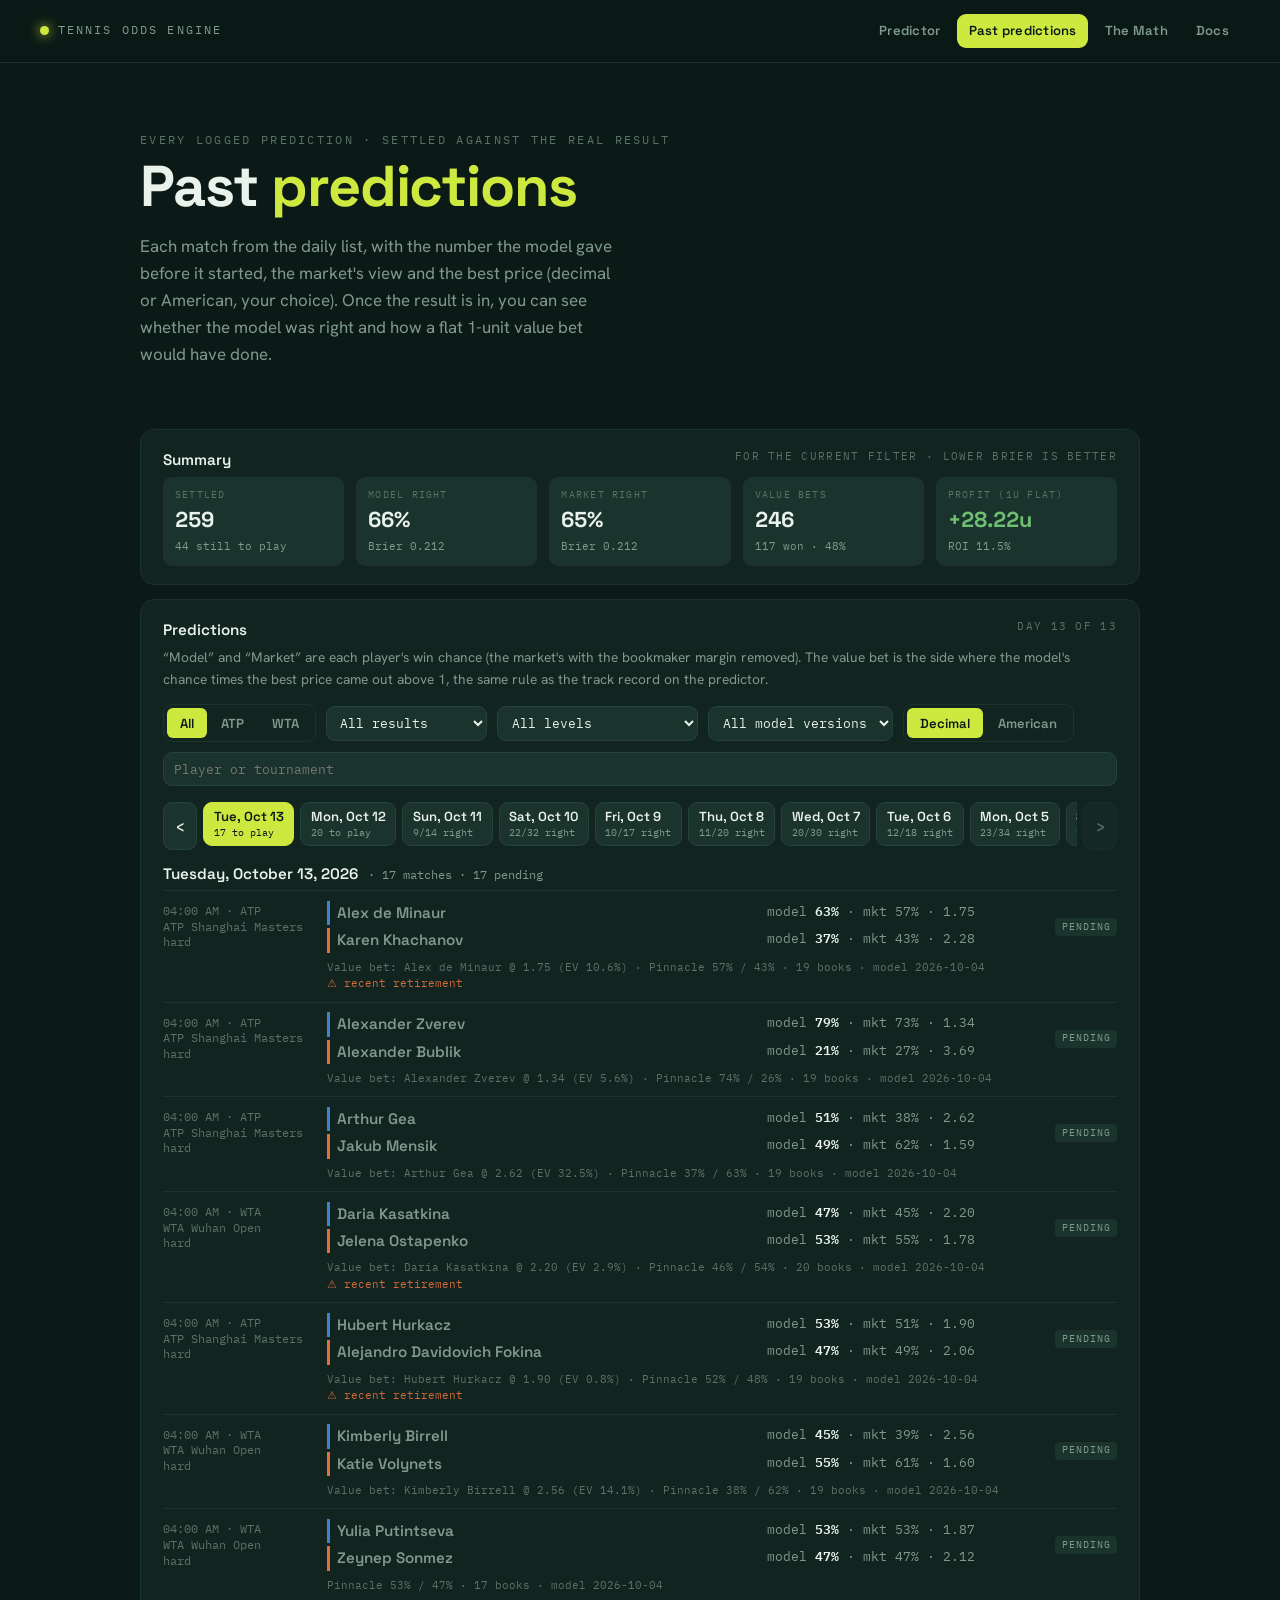
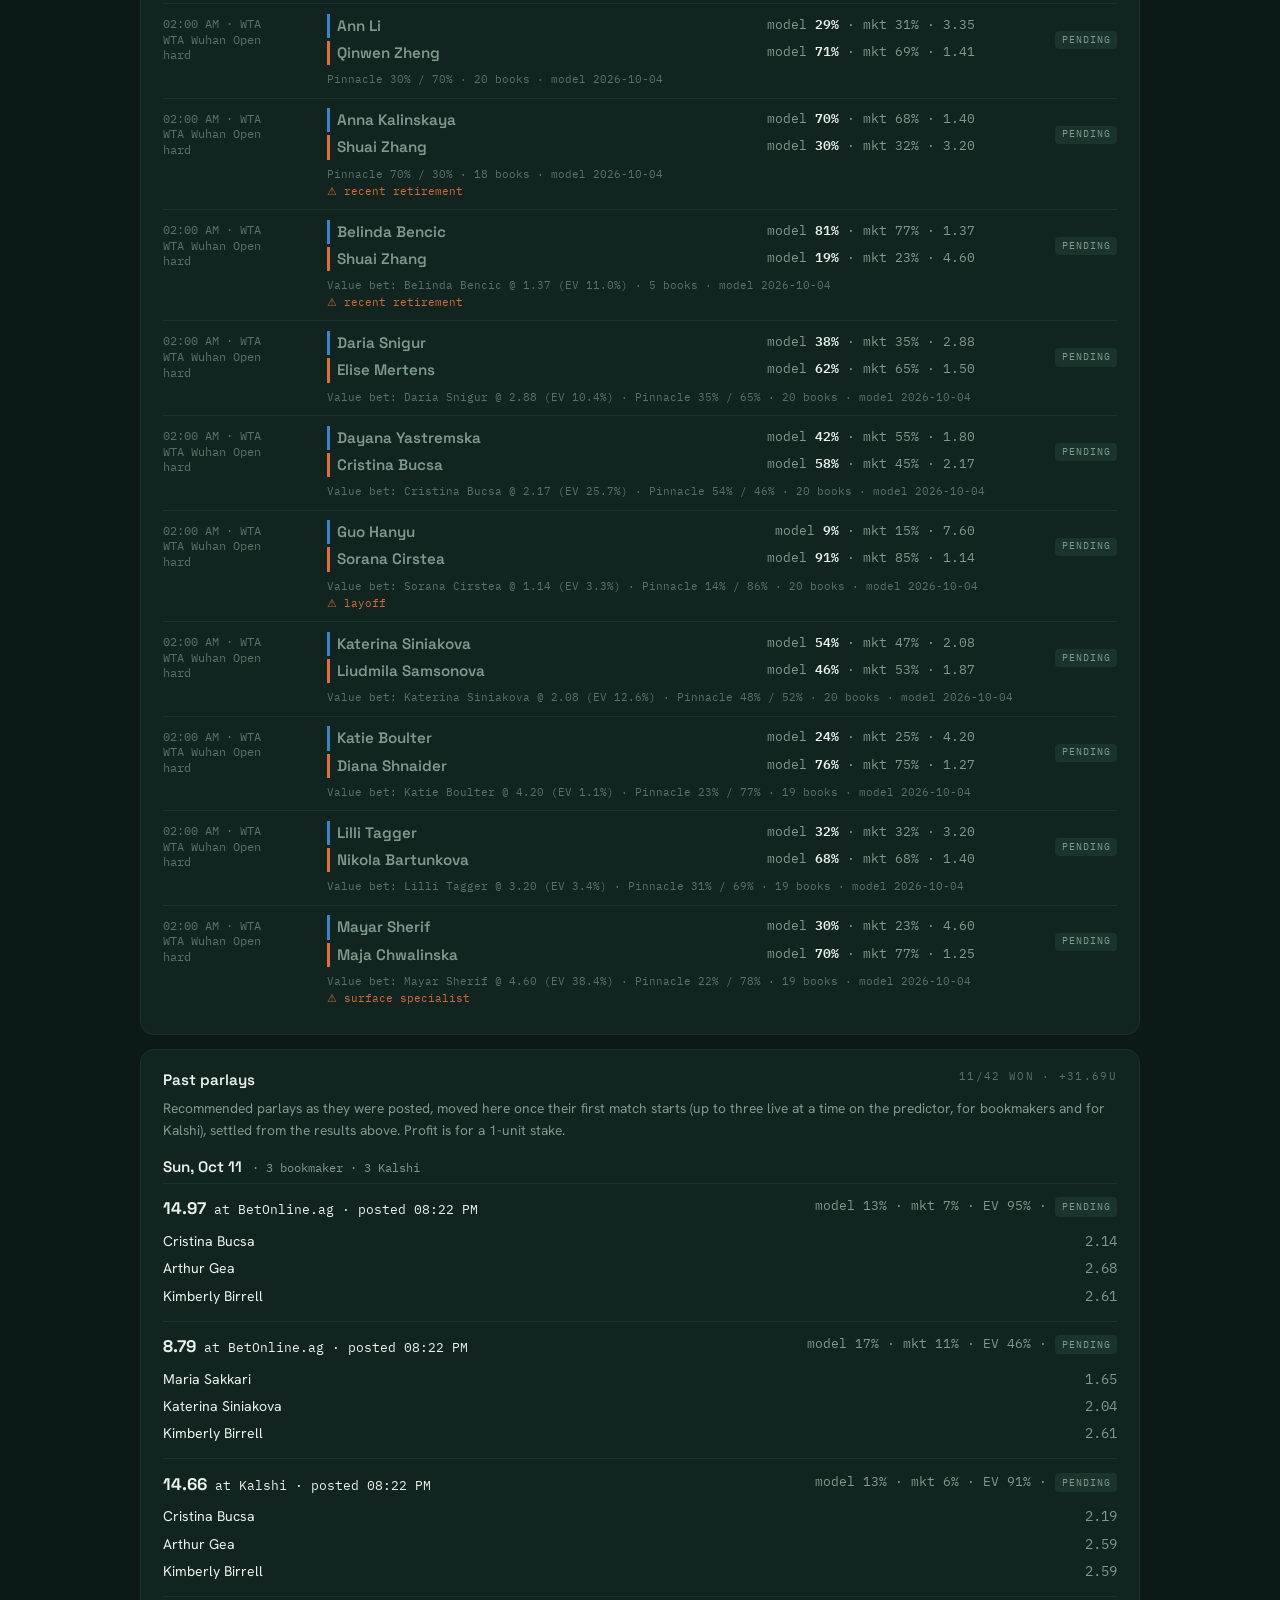
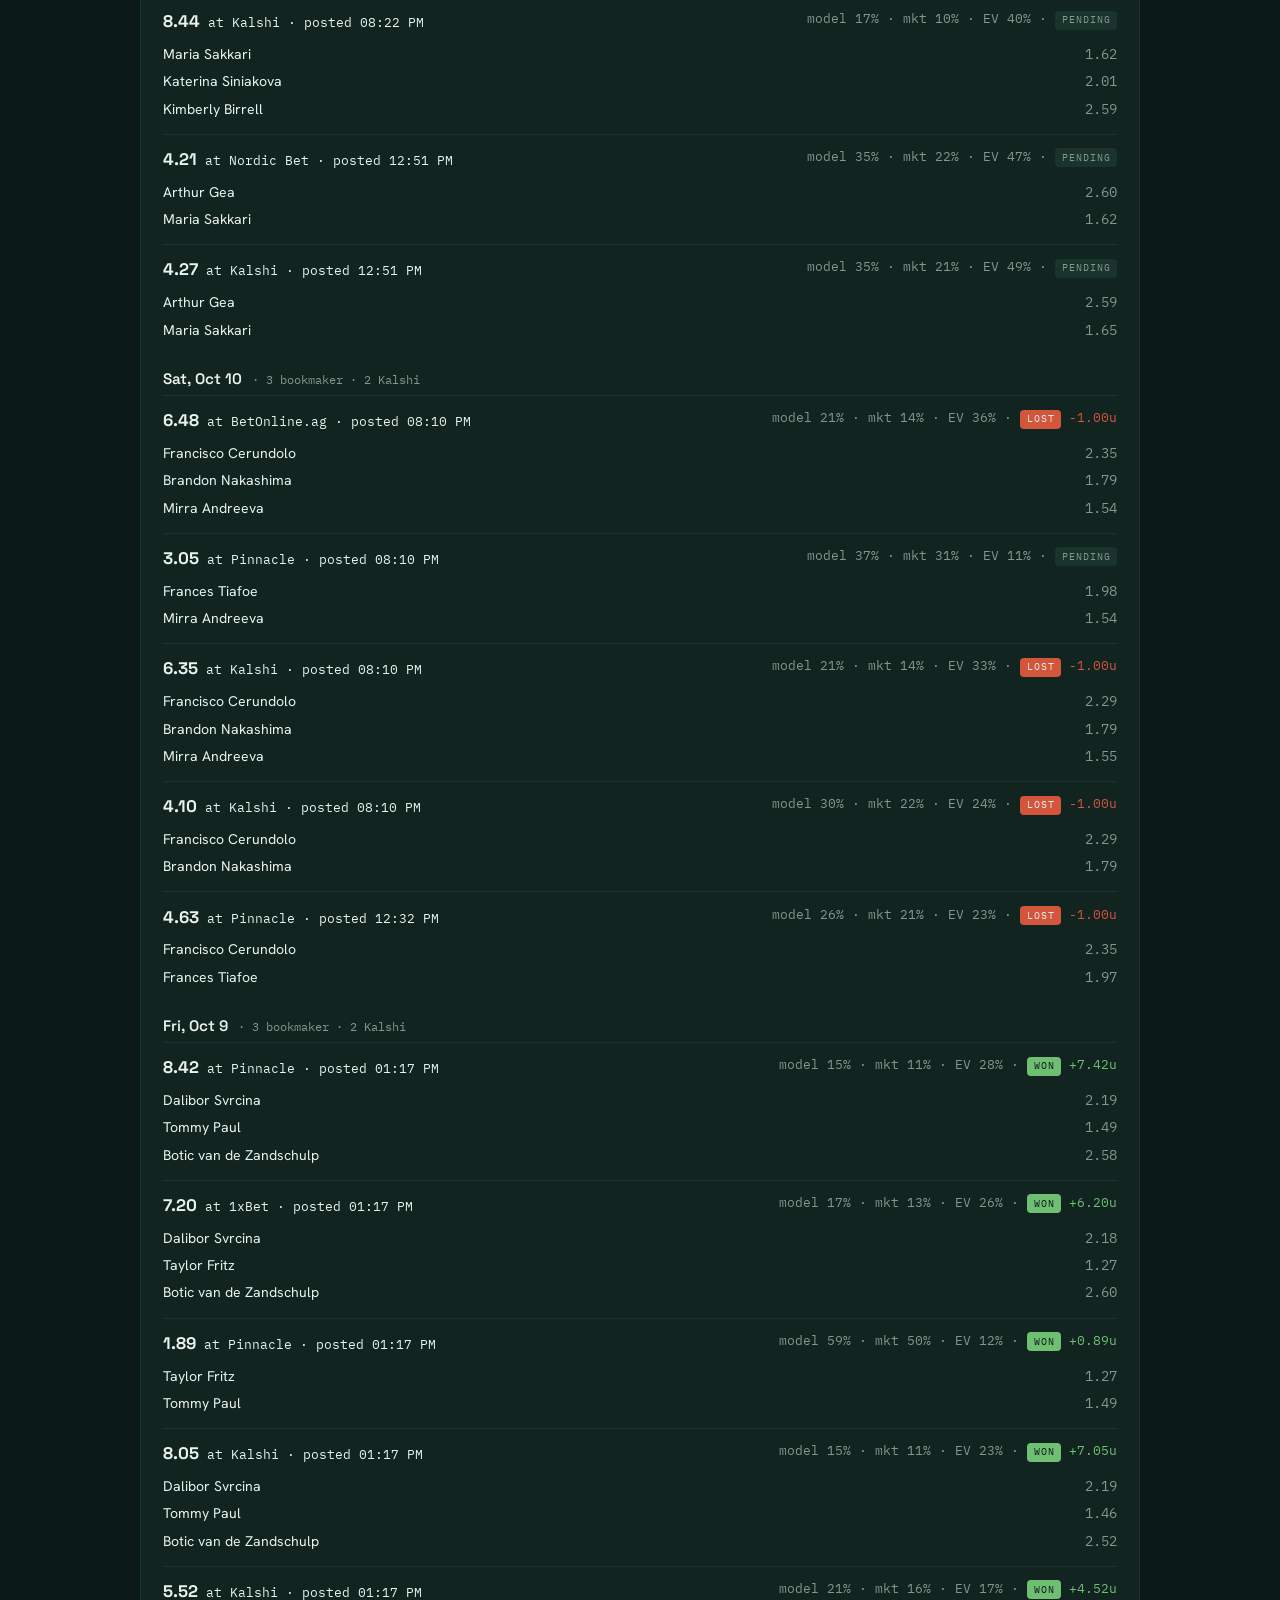
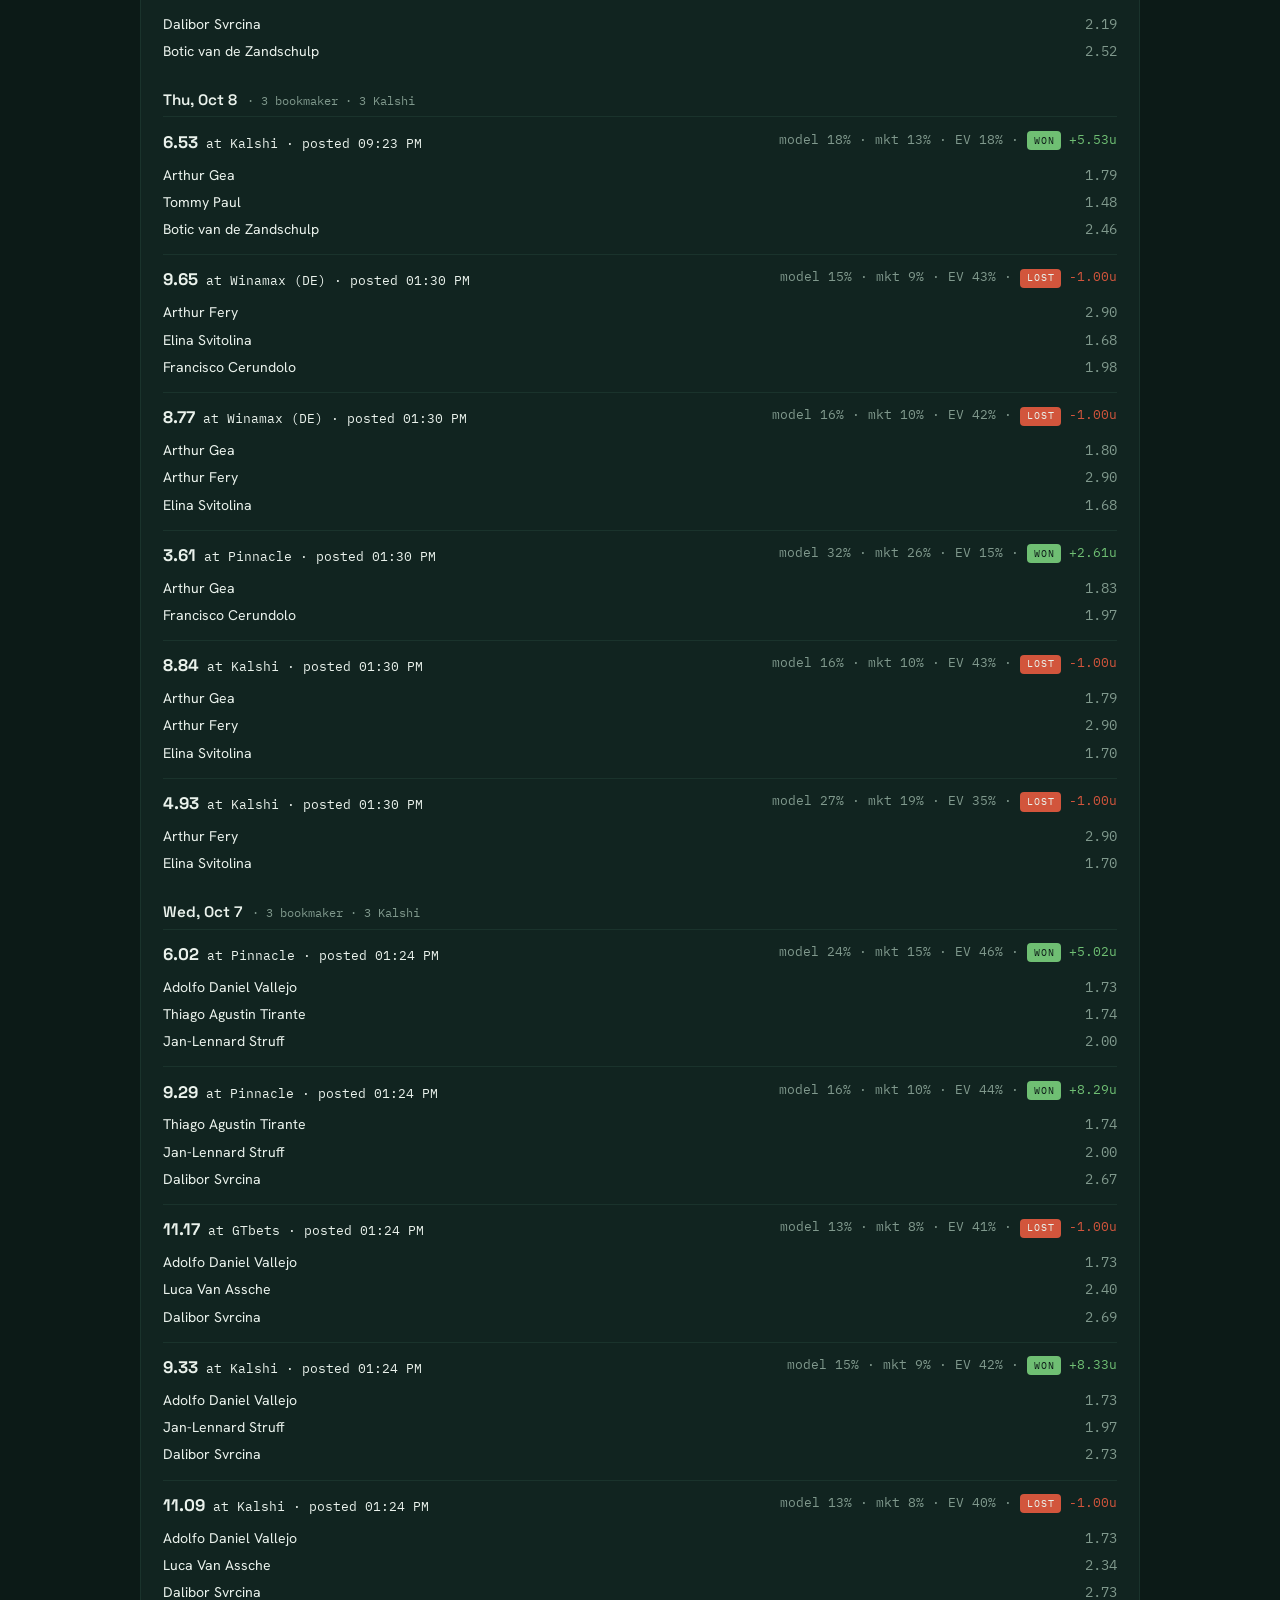
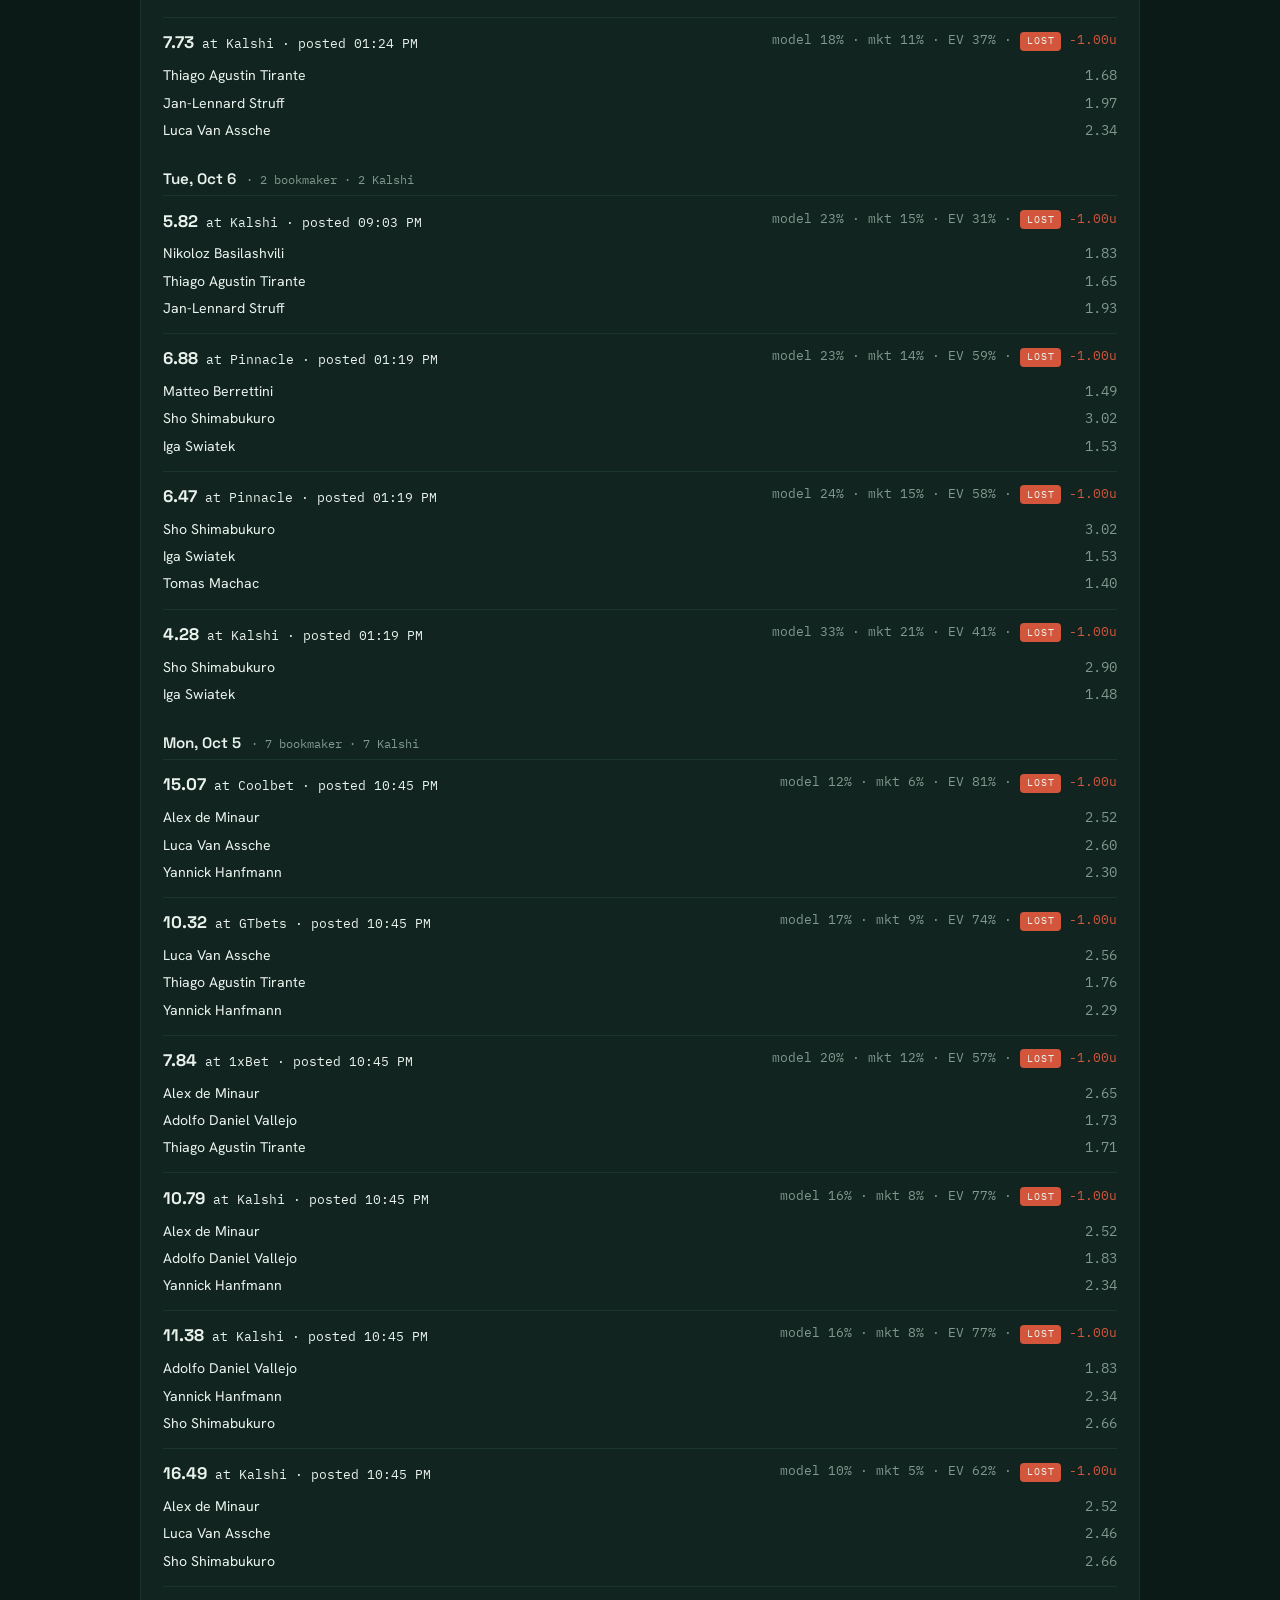
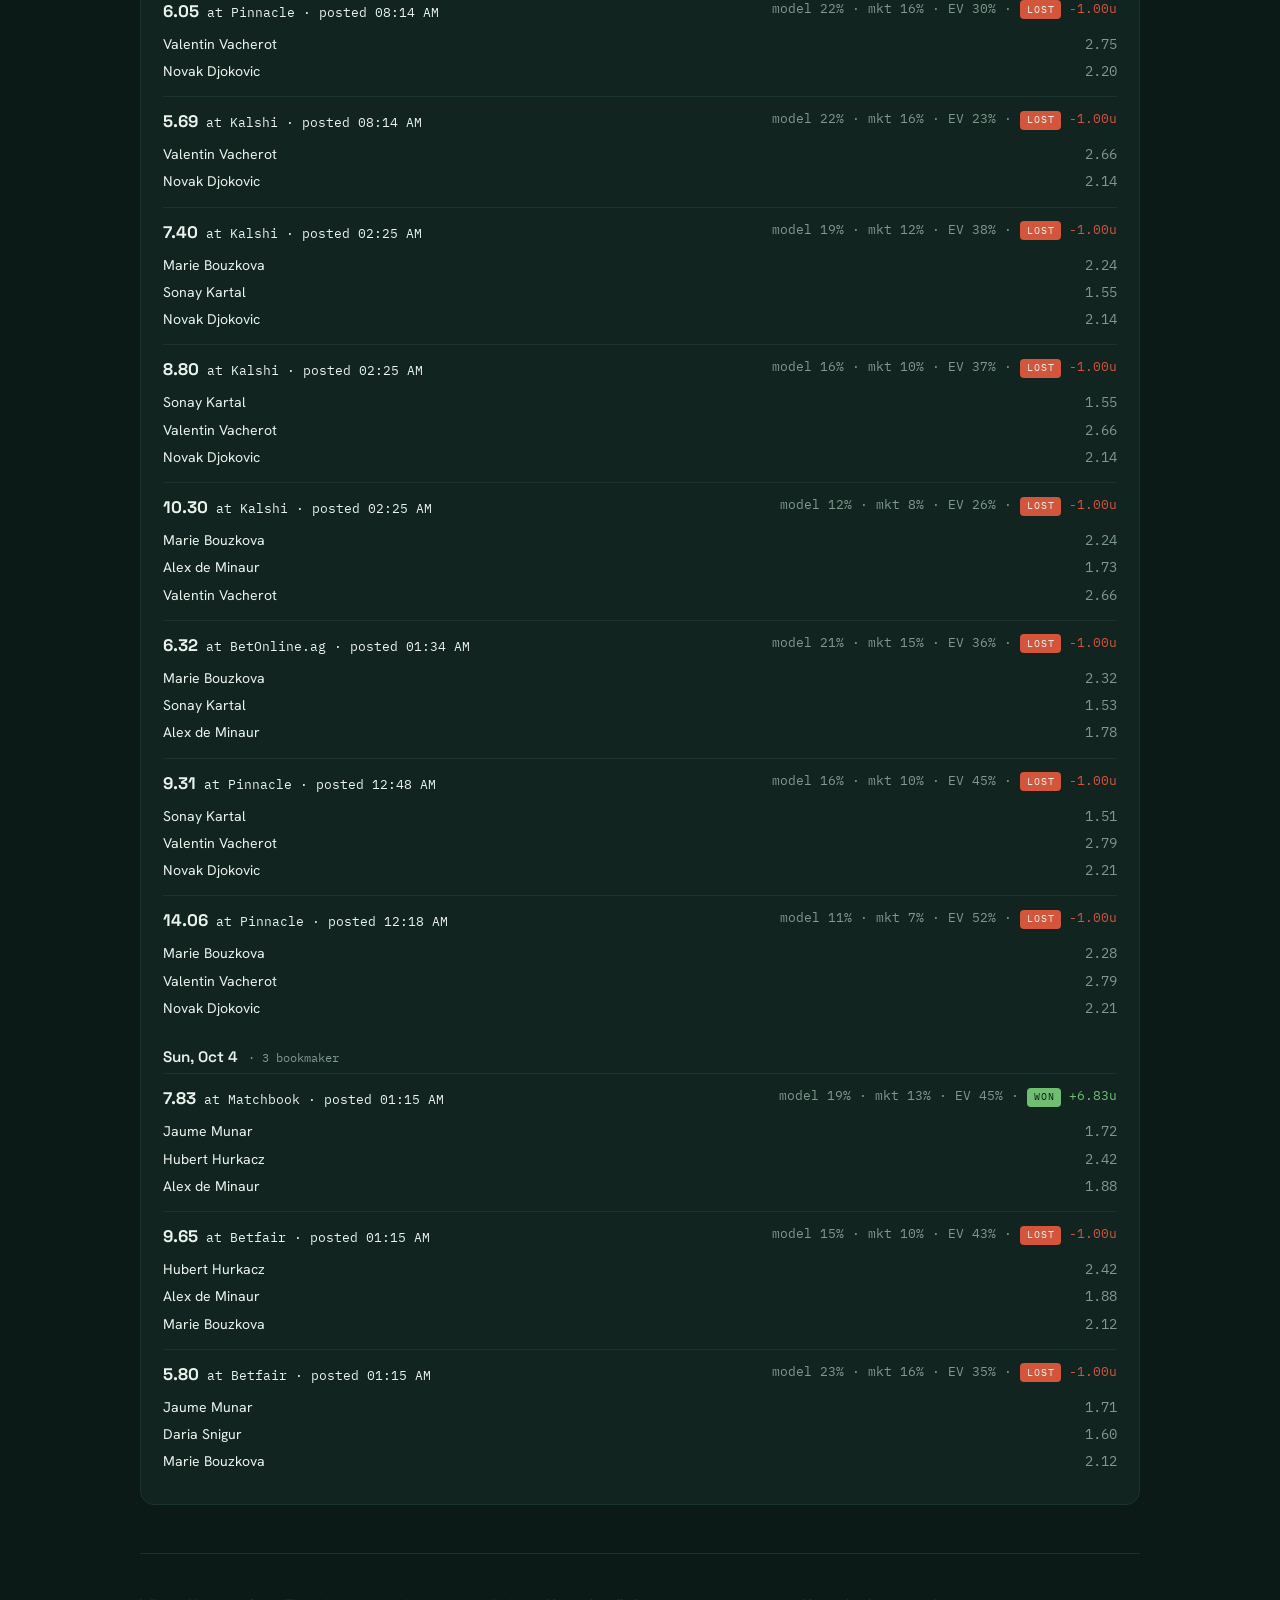
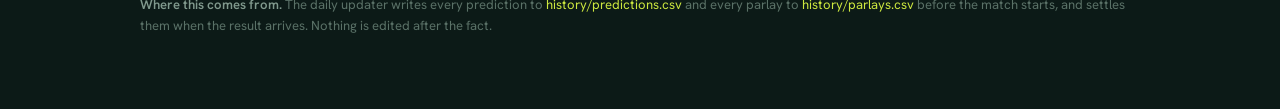
==== commit 73eaf202: "Add Challenger (ATP Challenger, WTA 125) data, model switch and match list Data: api-tennis Challeng" ====
--- a/history.html
+++ b/history.html
@@ -123,6 +123,11 @@
         <option value="wrong">Model wrong</option>
         <option value="value">Value bets only</option>
       </select>
+      <select id="level" aria-label="Level">
+        <option value="">All levels</option>
+        <option value="tour">Tour (ATP / WTA)</option>
+        <option value="challenger">Challenger / WTA 125</option>
+      </select>
       <select id="version" aria-label="Model version"><option value="">All model versions</option></select>
       <div class="seg" data-odds-toggle role="group" aria-label="Odds format"></div>
       <input id="q" type="search" placeholder="Player or tournament" aria-label="Search player or tournament">
@@ -192,6 +197,7 @@
   return { ...h, pa, ma, oa, ob, settled, bet, pl,
     pin: h.pinnacle_a ? +h.pinnacle_a : null,
     version: h.model_version || "original",
+    level: /\b(challenger|wta 125)\b/i.test(h.tournament || "") ? "challenger" : "tour",
     flags: h.flags ? h.flags.split(";").filter(Boolean) : [],
     modelRight: settled ? (pa > 0.5) === (h.result === "a") : null,
     marketRight: settled ? (ma > 0.5) === (h.result === "a") : null,
@@ -199,12 +205,13 @@
 }
 
 let ALL = [], shown = 60;
-const state = { tour: "", status: "", version: "", q: "", day: null };
+const state = { tour: "", status: "", version: "", level: "", q: "", day: null };
 
 function filtered(){
   const q = state.q.trim().toLowerCase();
   return ALL.filter(h => {
     if (state.tour && h.tour !== state.tour) return false;
+    if (state.level && h.level !== state.level) return false;
     if (state.version && h.version !== state.version) return false;
     if (state.status === "settled" && !h.settled) return false;
     if (state.status === "pending" && (h.settled || h.result === "void")) return false;
@@ -369,7 +376,7 @@
     document.querySelectorAll("#tourSeg button").forEach(x => x.setAttribute("aria-pressed", x === b));
     state.tour = b.dataset.v; shown = 60; renderList();
   }));
-  for (const id of ["status", "version"])
+  for (const id of ["status", "version", "level"])
     document.getElementById(id).addEventListener("change", e => { state[id] = e.target.value; shown = 60; renderList(); });
   document.getElementById("q").addEventListener("input", e => { state.q = e.target.value; shown = 60; renderList(); });
   document.getElementById("more").addEventListener("click", () => { shown += 60; renderList(); });
